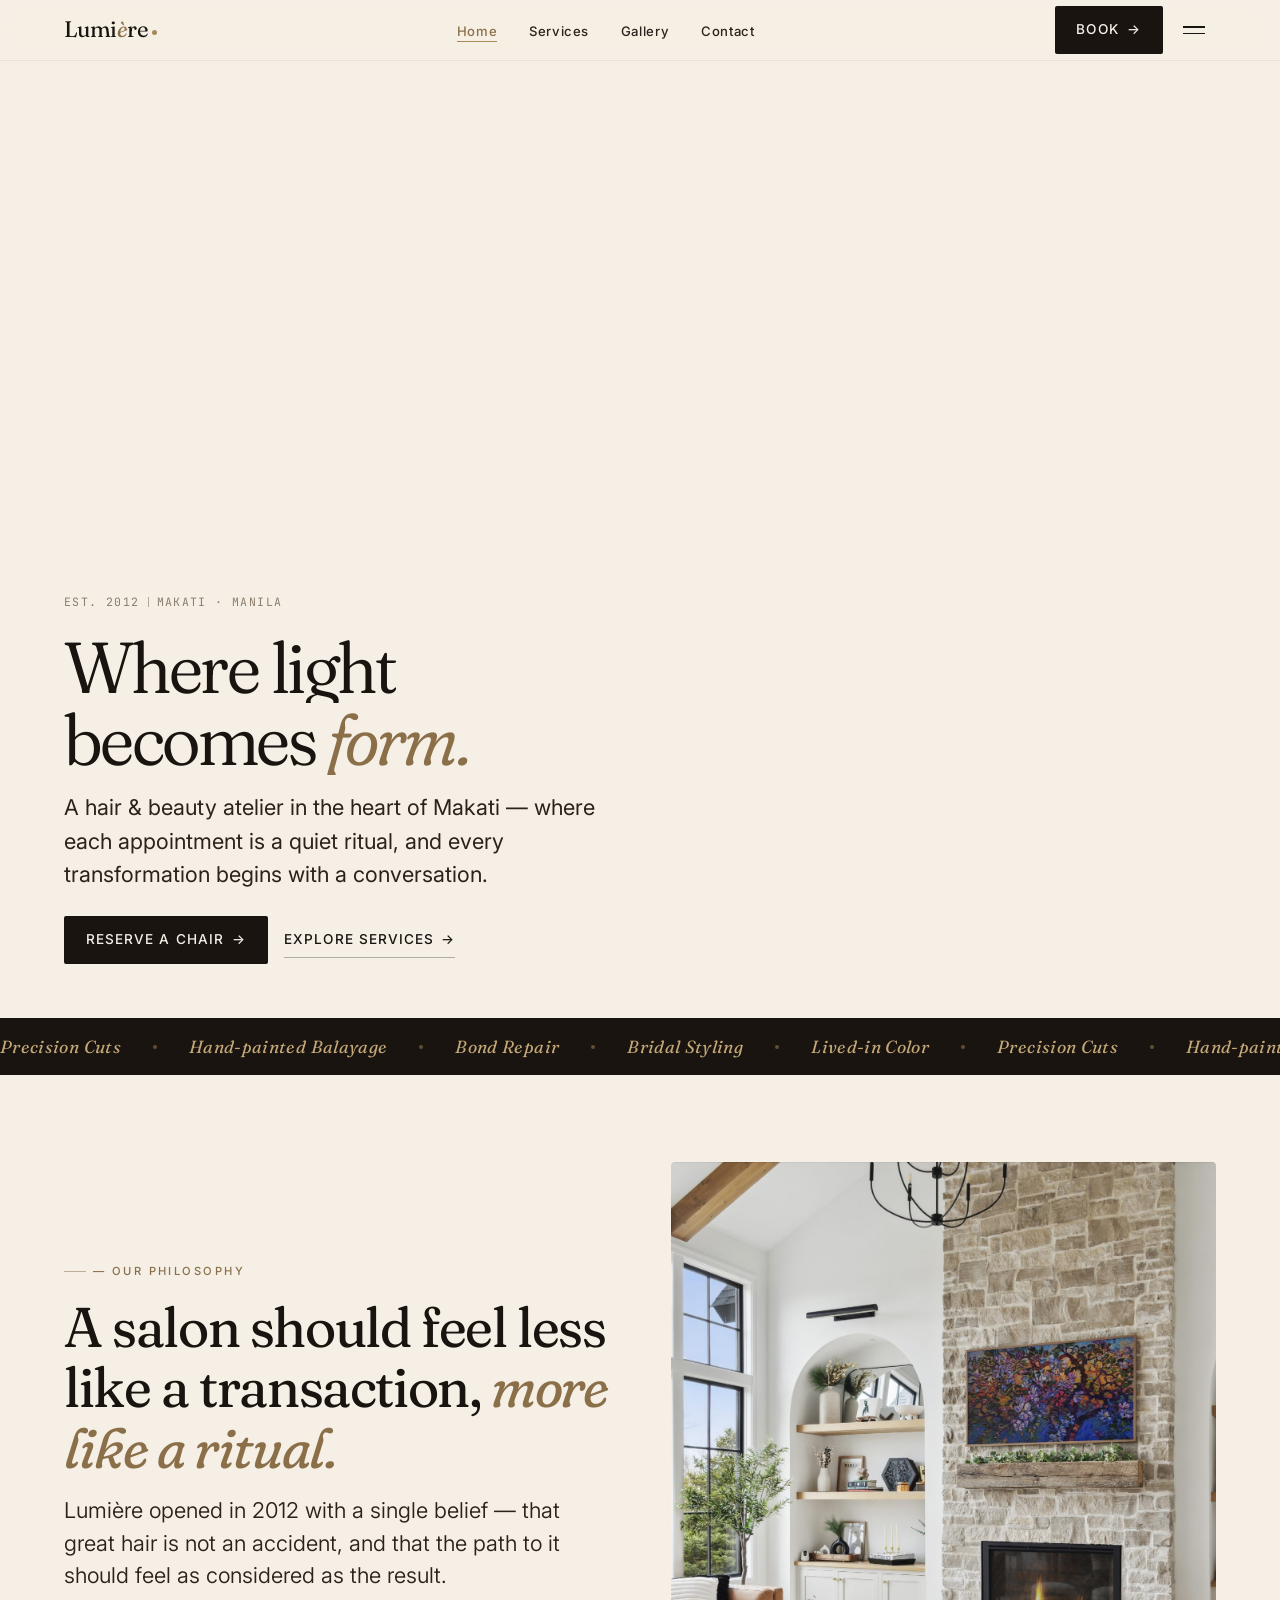
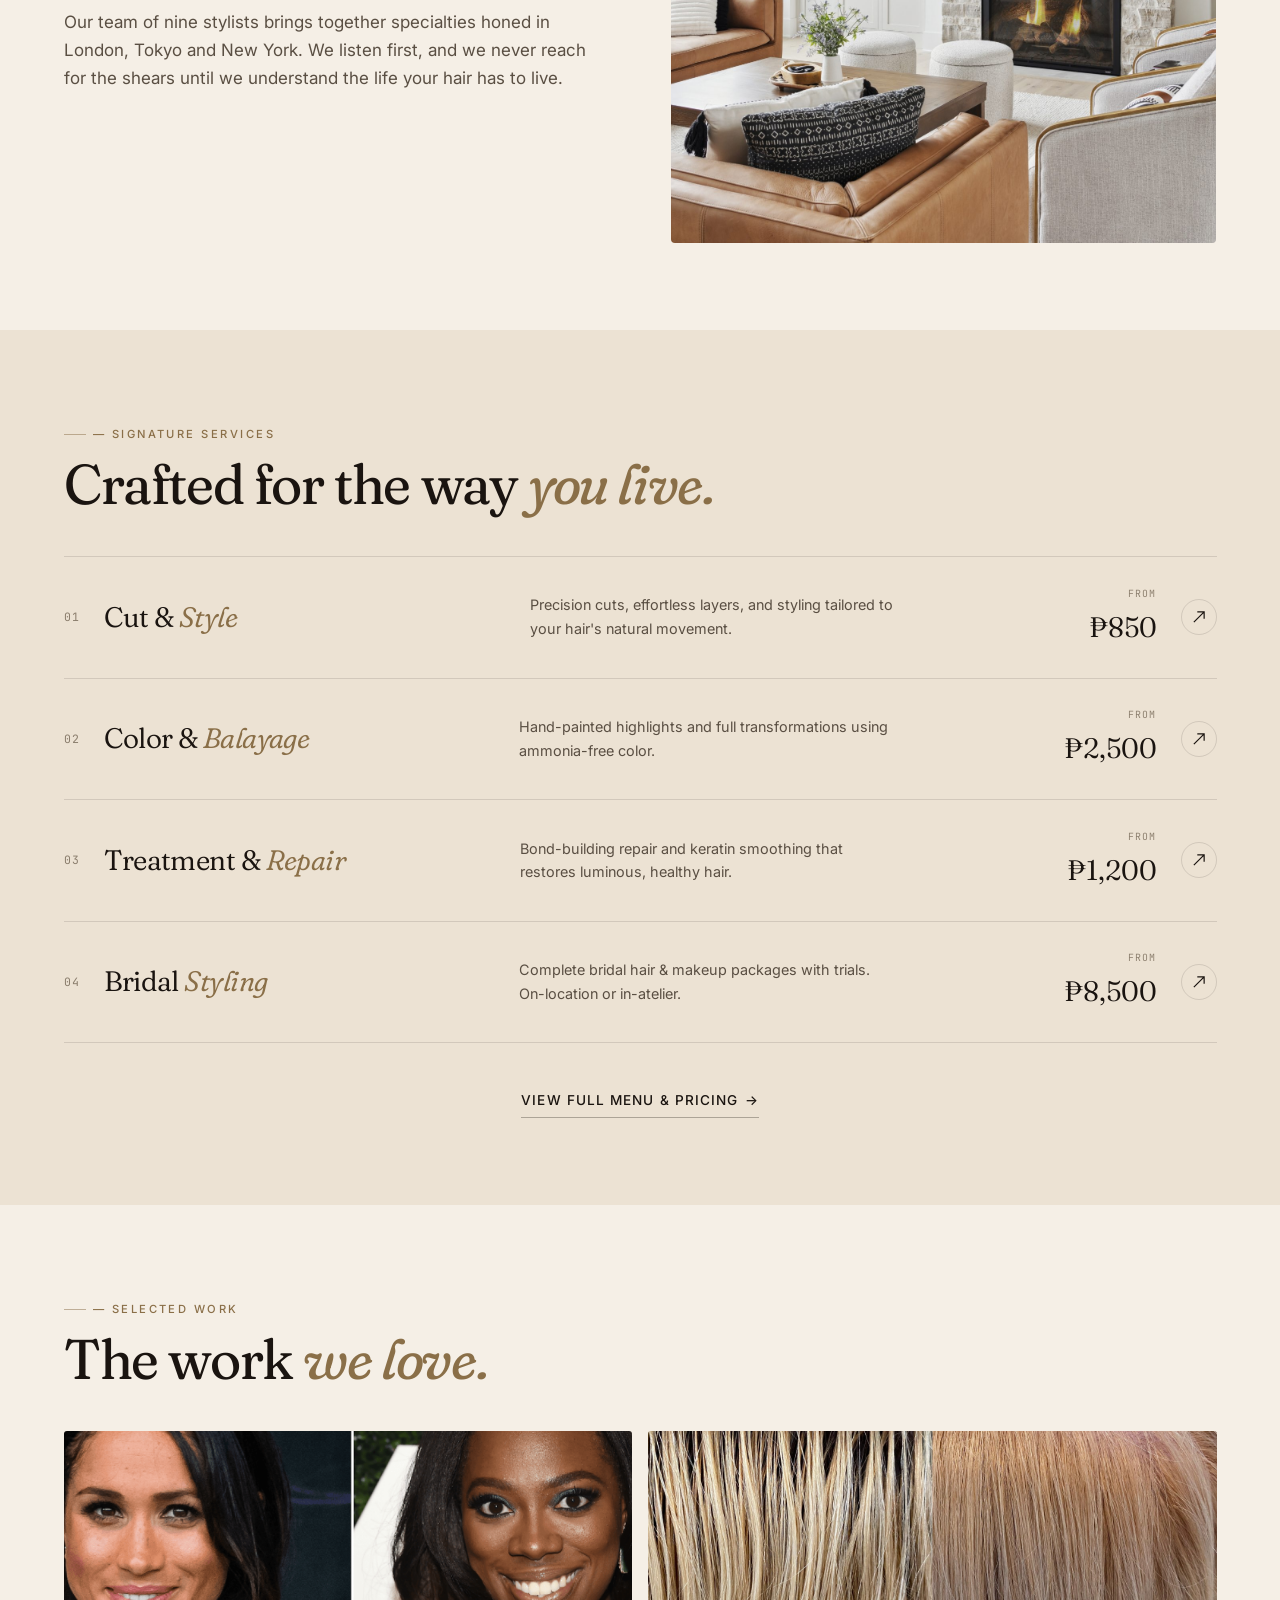
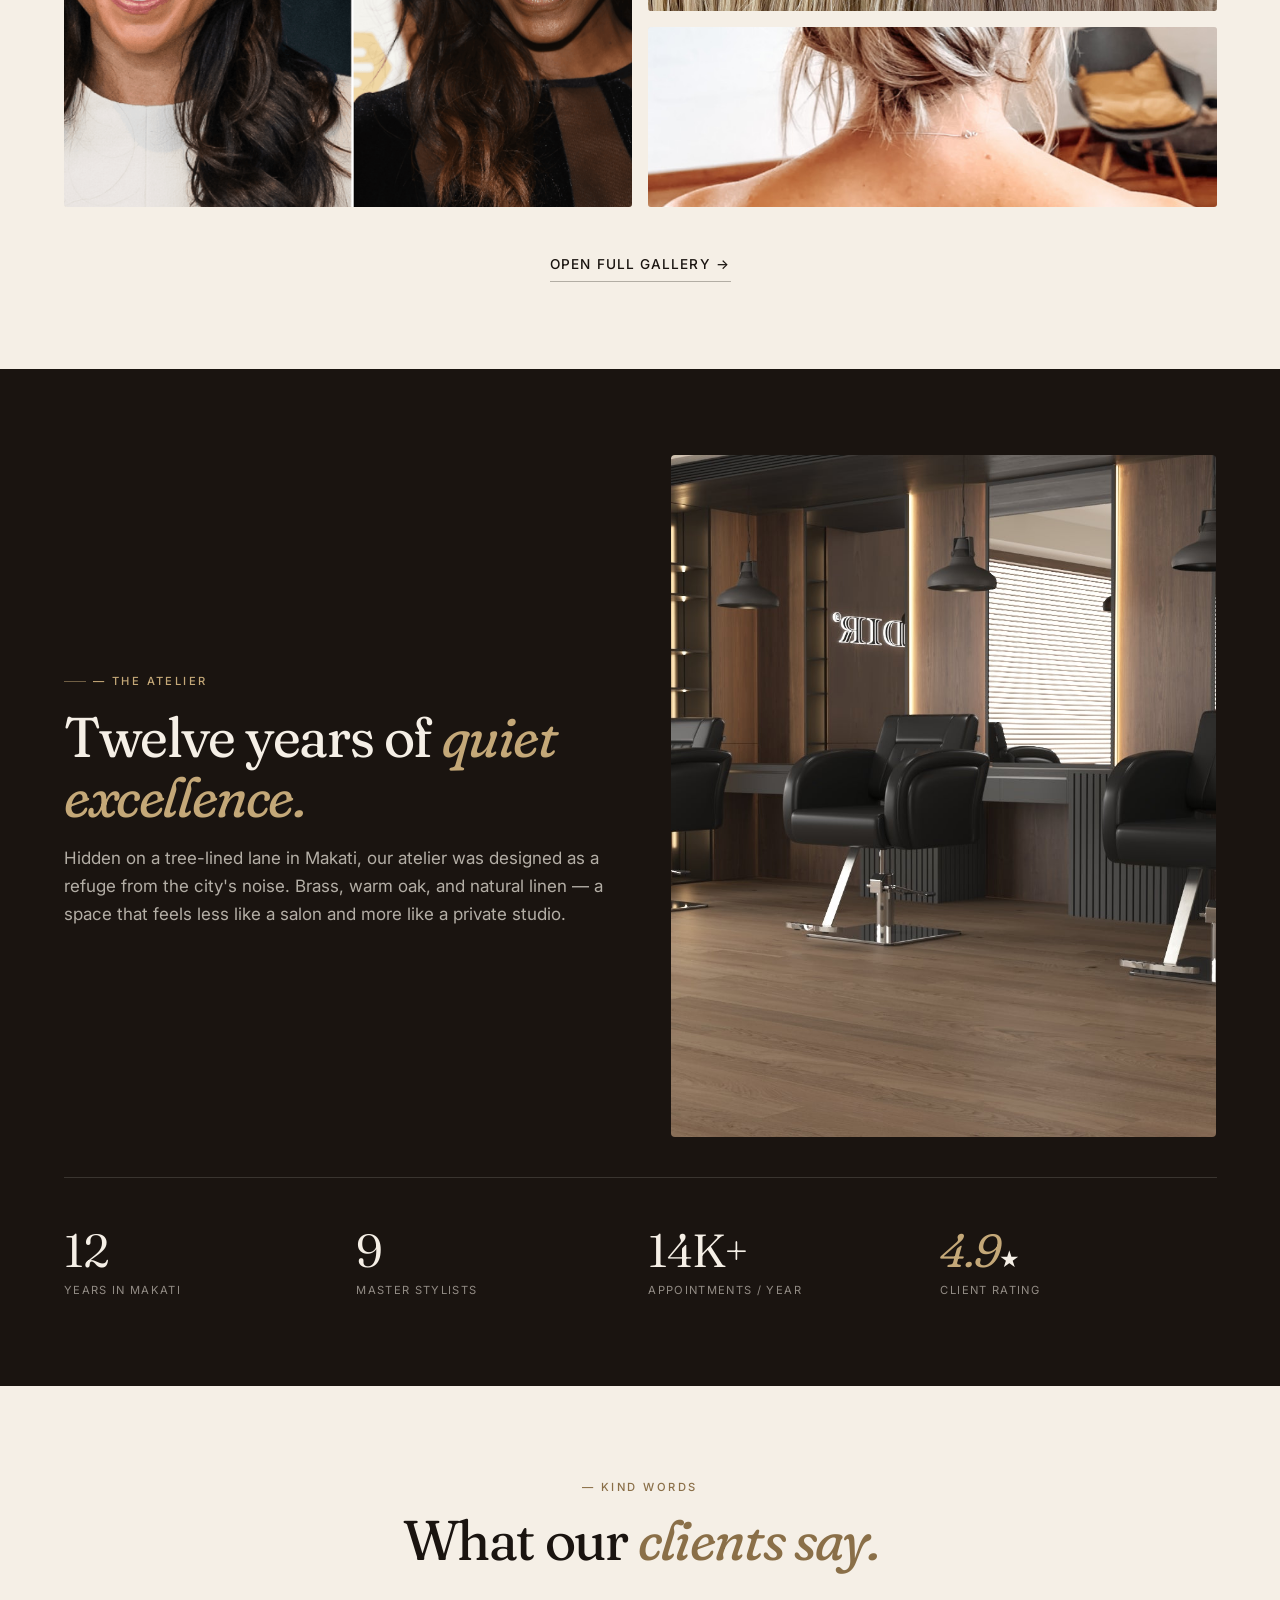
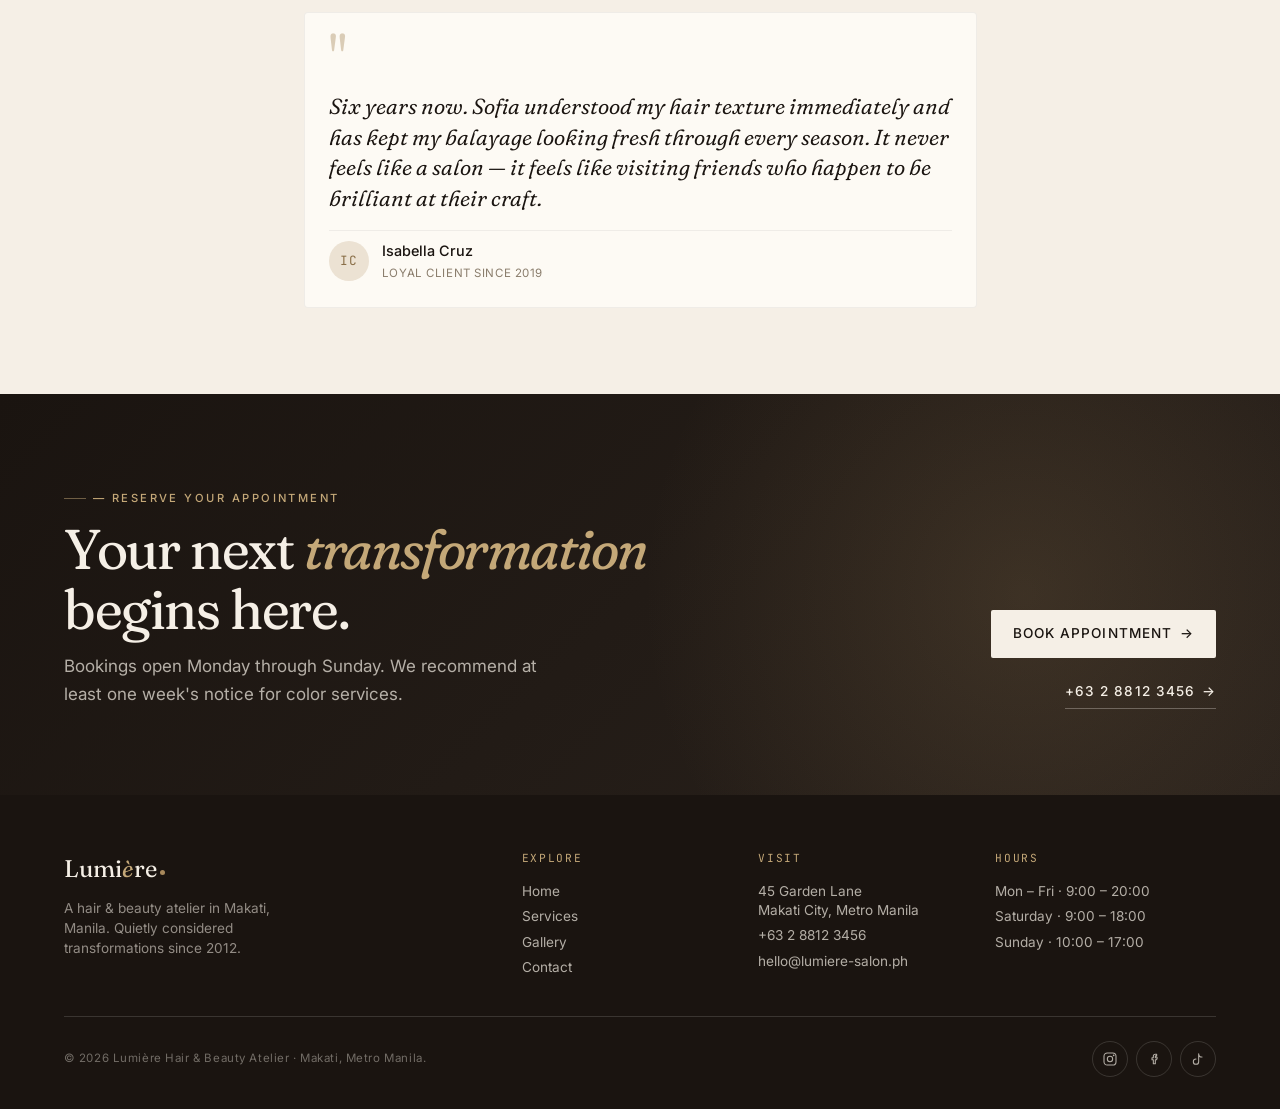
==== index.html @ cd1a5d42 "version 3 mistaken" ====
<!DOCTYPE html>
<html lang="en">
<head>
  <meta charset="UTF-8" />
  <meta name="viewport" content="width=device-width, initial-scale=1.0, viewport-fit=cover" />
  <meta name="theme-color" content="#f5efe6" />

  <title>Lumière — Hair &amp; Beauty Atelier · Makati, Manila</title>
  <meta name="description" content="A hair &amp; beauty atelier in Makati, Manila. Precision cuts, hand-painted balayage, bridal styling and treatments by stylists trained in London, Tokyo and New York." />
  <meta name="keywords" content="hair salon Manila, hair salon Makati, balayage Philippines, bridal hair Manila, luxury salon, Lumiere salon" />

  <meta property="og:type" content="website" />
  <meta property="og:title" content="Lumière — Hair &amp; Beauty Atelier" />
  <meta property="og:description" content="A curated salon experience in Makati, Manila. Where craft meets beauty." />
  <meta property="og:image" content="images/atelier/salon-interior-01.jpg" />
  <meta property="og:locale" content="en_PH" />

  <link rel="canonical" href="index.html" />
  <link rel="icon" type="image/svg+xml" href="favicon/favicon.svg" />

  <link rel="preconnect" href="https://fonts.googleapis.com" />
  <link rel="preconnect" href="https://fonts.gstatic.com" crossorigin />
  <link href="https://fonts.googleapis.com/css2?family=Fraunces:ital,opsz,wght@0,9..144,300..600;1,9..144,300..600&family=Inter:wght@300;400;500;600&family=JetBrains+Mono:wght@400;500&display=swap" rel="stylesheet" />

  <link rel="stylesheet" href="css/style.css" />
  <link rel="preload" as="image" href="images/atelier/salon-interior-01.jpg" />
</head>
<body class="page-home">

  <!-- ===================== NAV ===================== -->
  <nav class="nav" aria-label="Primary">
    <div class="container nav__inner">
      <a href="index.html" class="nav__brand" aria-label="Lumière — Home">
        Lumi<span class="accent">è</span>re<span class="dot"></span>
      </a>

      <ul class="nav__links">
        <li><a class="nav__link active" href="index.html">Home</a></li>
        <li><a class="nav__link" href="services.html">Services</a></li>
        <li><a class="nav__link" href="gallery.html">Gallery</a></li>
        <li><a class="nav__link" href="contact.html">Contact</a></li>
      </ul>

      <div class="nav__actions">
        <a href="contact.html" class="btn btn--primary nav__cta">
          <span>Book</span>
          <span class="arrow" aria-hidden="true">→</span>
        </a>
        <button class="nav__toggle" aria-label="Open menu" aria-expanded="false">
          <span></span>
          <span></span>
        </button>
      </div>
    </div>
  </nav>

  <!-- Mobile drawer -->
  <div class="mobile-panel" aria-hidden="true">
    <div class="mobile-panel__links">
      <a class="mobile-panel__link" href="index.html"><span class="num">01</span> Home</a>
      <a class="mobile-panel__link" href="services.html"><span class="num">02</span> Services</a>
      <a class="mobile-panel__link" href="gallery.html"><span class="num">03</span> Gallery</a>
      <a class="mobile-panel__link" href="contact.html"><span class="num">04</span> Contact</a>
    </div>
    <div class="mobile-panel__footer">
      <span>Makati · Manila</span>
      <span>+63 2 8812 3456</span>
    </div>
  </div>

  <main>
    <!-- ===================== HERO ===================== -->
    <section class="hero">
      <div class="container hero__inner">
        <div class="hero__copy">
          <div class="hero__meta reveal">
            <span>Est. 2012</span>
            <span class="pipe"></span>
            <span>Makati · Manila</span>
          </div>

          <h1 class="hero__title">
            <span class="row"><span class="reveal">Where light</span></span>
            <span class="row"><span class="reveal reveal--delay-1">becomes <em>form.</em></span></span>
          </h1>

          <p class="hero__lede reveal reveal--delay-2">
            A hair &amp; beauty atelier in the heart of Makati — where each
            appointment is a quiet ritual, and every transformation begins
            with a conversation.
          </p>

          <div class="hero__actions reveal reveal--delay-3">
            <a href="contact.html" class="btn btn--primary">
              <span>Reserve a Chair</span>
              <span class="arrow" aria-hidden="true">→</span>
            </a>
            <a href="services.html" class="link-text">
              <span>Explore Services</span>
              <span class="arrow" aria-hidden="true">→</span>
            </a>
          </div>
        </div>

        <div class="hero__media reveal-clip">
          <img
            src="images/atelier/salon-interior-01.jpg"
            alt="The Lumière atelier — warm wood, brass detailing, and styling stations bathed in soft light"
            loading="eager"
            width="1200"
            height="1500"
          />
          <span class="hero__tag">The Atelier · Makati</span>
        </div>
      </div>
    </section>

    <!-- ===================== MARQUEE ===================== -->
    <div class="marquee" aria-hidden="true">
      <div class="marquee__track">
        <span class="marquee__item">Precision Cuts</span><span class="marquee__dot"></span>
        <span class="marquee__item">Hand-painted Balayage</span><span class="marquee__dot"></span>
        <span class="marquee__item">Bond Repair</span><span class="marquee__dot"></span>
        <span class="marquee__item">Bridal Styling</span><span class="marquee__dot"></span>
        <span class="marquee__item">Lived-in Color</span><span class="marquee__dot"></span>
        <span class="marquee__item">Precision Cuts</span><span class="marquee__dot"></span>
        <span class="marquee__item">Hand-painted Balayage</span><span class="marquee__dot"></span>
        <span class="marquee__item">Bond Repair</span><span class="marquee__dot"></span>
        <span class="marquee__item">Bridal Styling</span><span class="marquee__dot"></span>
        <span class="marquee__item">Lived-in Color</span><span class="marquee__dot"></span>
      </div>
    </div>

    <!-- ===================== PHILOSOPHY ===================== -->
    <section class="section">
      <div class="container">
        <div class="split split--reverse">
          <div class="split__media reveal-img">
            <img src="images/atelier/salon-interior-02.jpg" alt="Detail of the Lumière atelier interior" loading="lazy" />
          </div>
          <div class="split__content">
            <span class="eyebrow reveal">— Our Philosophy</span>
            <h2 class="mt-2 reveal reveal--delay-1">
              A salon should feel less like a transaction,
              <span class="serif-italic">more like a ritual.</span>
            </h2>
            <p class="lead mt-2 reveal reveal--delay-2">
              Lumière opened in 2012 with a single belief — that great hair
              is not an accident, and that the path to it should feel as
              considered as the result.
            </p>
            <p class="mt-2 reveal reveal--delay-2">
              Our team of nine stylists brings together specialties honed in
              London, Tokyo and New York. We listen first, and we never reach
              for the shears until we understand the life your hair has to live.
            </p>
            <a href="contact.html" class="link-text link-text--gold mt-3 reveal reveal--delay-3">
              <span>Reserve Your Appointment</span>
              <span class="arrow" aria-hidden="true">→</span>
            </a>
          </div>
        </div>
      </div>
    </section>

    <!-- ===================== SIGNATURE SERVICES ===================== -->
    <section class="section section--cream-deep">
      <div class="container">
        <div class="section-head">
          <span class="eyebrow reveal">— Signature Services</span>
          <h2 class="section-head__title mt-2 reveal reveal--delay-1">
            Crafted for the way
            <em>you live.</em>
          </h2>
        </div>

        <div class="services-list reveal">
          <a href="services.html" class="service-row">
            <span class="service-row__num">01</span>
            <h3 class="service-row__name">Cut &amp; <em>Style</em></h3>
            <p class="service-row__desc">
              Precision cuts, effortless layers, and styling tailored to your hair's natural movement.
            </p>
            <div class="service-row__price">
              <span class="from">From</span>
              ₱850
            </div>
            <span class="service-row__arrow" aria-hidden="true">
              <svg viewBox="0 0 14 14" fill="none" stroke="currentColor" stroke-width="1.4">
                <path d="M1 13 L13 1 M5 1 H13 V9" />
              </svg>
            </span>
          </a>

          <a href="services.html" class="service-row">
            <span class="service-row__num">02</span>
            <h3 class="service-row__name">Color &amp; <em>Balayage</em></h3>
            <p class="service-row__desc">
              Hand-painted highlights and full transformations using ammonia-free color.
            </p>
            <div class="service-row__price">
              <span class="from">From</span>
              ₱2,500
            </div>
            <span class="service-row__arrow" aria-hidden="true">
              <svg viewBox="0 0 14 14" fill="none" stroke="currentColor" stroke-width="1.4">
                <path d="M1 13 L13 1 M5 1 H13 V9" />
              </svg>
            </span>
          </a>

          <a href="services.html" class="service-row">
            <span class="service-row__num">03</span>
            <h3 class="service-row__name">Treatment &amp; <em>Repair</em></h3>
            <p class="service-row__desc">
              Bond-building repair and keratin smoothing that restores luminous, healthy hair.
            </p>
            <div class="service-row__price">
              <span class="from">From</span>
              ₱1,200
            </div>
            <span class="service-row__arrow" aria-hidden="true">
              <svg viewBox="0 0 14 14" fill="none" stroke="currentColor" stroke-width="1.4">
                <path d="M1 13 L13 1 M5 1 H13 V9" />
              </svg>
            </span>
          </a>

          <a href="services.html" class="service-row">
            <span class="service-row__num">04</span>
            <h3 class="service-row__name">Bridal <em>Styling</em></h3>
            <p class="service-row__desc">
              Complete bridal hair &amp; makeup packages with trials. On-location or in-atelier.
            </p>
            <div class="service-row__price">
              <span class="from">From</span>
              ₱8,500
            </div>
            <span class="service-row__arrow" aria-hidden="true">
              <svg viewBox="0 0 14 14" fill="none" stroke="currentColor" stroke-width="1.4">
                <path d="M1 13 L13 1 M5 1 H13 V9" />
              </svg>
            </span>
          </a>
        </div>

        <div class="text-center mt-4 reveal">
          <a href="services.html" class="link-text">
            <span>View Full Menu &amp; Pricing</span>
            <span class="arrow" aria-hidden="true">→</span>
          </a>
        </div>
      </div>
    </section>

    <!-- ===================== FEATURED WORK ===================== -->
    <section class="section">
      <div class="container">
        <div class="section-head">
          <span class="eyebrow reveal">— Selected Work</span>
          <h2 class="section-head__title mt-2 reveal reveal--delay-1">
            The work
            <em>we love.</em>
          </h2>
        </div>

        <div class="collage reveal">
          <a href="gallery.html" class="collage__item collage__item--1 reveal-img">
            <img src="images/gallery/portrait-4.jpg" alt="Editorial portrait of a woman with glossy, healthy brunette hair" loading="lazy" />
          </a>
          <a href="gallery.html" class="collage__item collage__item--2 reveal-img">
            <img src="images/services/color-04.jpg" alt="Hand-painted balayage color application" loading="lazy" />
          </a>
          <a href="gallery.html" class="collage__item collage__item--3 reveal-img">
            <img src="images/services/bridal-02.jpg" alt="Romantic bridal updo with soft makeup" loading="lazy" />
          </a>
        </div>

        <div class="text-center mt-4 reveal">
          <a href="gallery.html" class="link-text">
            <span>Open Full Gallery</span>
            <span class="arrow" aria-hidden="true">→</span>
          </a>
        </div>
      </div>
    </section>

    <!-- ===================== THE ATELIER (dark) ===================== -->
    <section class="section section--dark">
      <div class="container">
        <div class="split">
          <div class="split__content">
            <span class="eyebrow reveal" style="color: var(--gold-soft);">— The Atelier</span>
            <h2 class="mt-2 reveal reveal--delay-1" style="color: var(--cream);">
              Twelve years of
              <span class="serif-italic" style="color: var(--gold-soft);">quiet excellence.</span>
            </h2>
            <p class="mt-2 reveal reveal--delay-2">
              Hidden on a tree-lined lane in Makati, our atelier was designed
              as a refuge from the city's noise. Brass, warm oak, and natural
              linen — a space that feels less like a salon and more like a
              private studio.
            </p>
          </div>
          <div class="split__media reveal-img">
            <img src="images/atelier/salon-dark-01.jpg" alt="Detail of the Lumière atelier interior" loading="lazy" />
          </div>
        </div>

        <div class="stats reveal mt-4">
          <div class="stat">
            <div class="stat__value"><span data-counter="12">0</span></div>
            <div class="stat__label">Years in Makati</div>
          </div>
          <div class="stat">
            <div class="stat__value"><span data-counter="9">0</span></div>
            <div class="stat__label">Master Stylists</div>
          </div>
          <div class="stat">
            <div class="stat__value"><span data-counter="14" data-suffix="K+">0</span></div>
            <div class="stat__label">Appointments / Year</div>
          </div>
          <div class="stat">
            <div class="stat__value"><em>4.9</em><span style="font-size: 0.5em;">★</span></div>
            <div class="stat__label">Client Rating</div>
          </div>
        </div>
      </div>
    </section>

    <!-- ===================== TESTIMONIAL ===================== -->
    <section class="section">
      <div class="container container-narrow">
        <div class="section-head text-center">
          <span class="eyebrow no-line reveal">— Kind Words</span>
          <h2 class="section-head__title mt-2 reveal reveal--delay-1">
            What our
            <em>clients say.</em>
          </h2>
        </div>

        <figure class="testimonial reveal">
          <span class="testimonial__quote-mark" aria-hidden="true">"</span>
          <blockquote class="testimonial__text">
            Six years now. Sofia understood my hair texture immediately and
            has kept my balayage looking fresh through every season. It
            never feels like a salon — it feels like visiting friends who
            happen to be brilliant at their craft.
          </blockquote>
          <figcaption class="testimonial__author">
            <span class="testimonial__avatar">IC</span>
            <span>
              <span class="testimonial__name">Isabella Cruz</span>
              <span class="testimonial__role">Loyal client since 2019</span>
            </span>
          </figcaption>
        </figure>
      </div>
    </section>

    <!-- ===================== CTA BANNER ===================== -->
    <section class="cta-banner">
      <div class="container cta-banner__inner">
        <div class="reveal">
          <span class="eyebrow" style="color: var(--gold-soft);">— Reserve your appointment</span>
          <h2 class="cta-banner__title">
            Your next
            <em>transformation</em>
            begins here.
          </h2>
          <p class="cta-banner__lede">
            Bookings open Monday through Sunday. We recommend at least one
            week's notice for color services.
          </p>
        </div>
        <div class="cta-banner__actions reveal reveal--delay-1">
          <a href="contact.html" class="btn btn--light">
            <span>Book Appointment</span>
            <span class="arrow" aria-hidden="true">→</span>
          </a>
          <a href="tel:+63288123456" class="link-text link-text--light">
            <span>+63 2 8812 3456</span>
            <span class="arrow" aria-hidden="true">→</span>
          </a>
        </div>
      </div>
    </section>
  </main>

  <!-- ===================== FOOTER ===================== -->
  <footer class="footer">
    <div class="container">
      <div class="footer__top">
        <div class="footer__col">
          <div class="footer__brand">
            Lumi<span class="accent">è</span>re<span class="dot"></span>
          </div>
          <p class="footer__tagline">
            A hair &amp; beauty atelier in Makati, Manila. Quietly considered
            transformations since 2012.
          </p>
        </div>

        <div class="footer__col">
          <div class="footer__col-title">Explore</div>
          <ul class="footer__list">
            <li><a href="index.html">Home</a></li>
            <li><a href="services.html">Services</a></li>
            <li><a href="gallery.html">Gallery</a></li>
            <li><a href="contact.html">Contact</a></li>
          </ul>
        </div>

        <div class="footer__col">
          <div class="footer__col-title">Visit</div>
          <ul class="footer__list">
            <li>45 Garden Lane<br>Makati City, Metro Manila</li>
            <li><a href="tel:+63288123456">+63 2 8812 3456</a></li>
            <li><a href="mailto:hello@lumiere-salon.ph">hello@lumiere-salon.ph</a></li>
          </ul>
        </div>

        <div class="footer__col">
          <div class="footer__col-title">Hours</div>
          <ul class="footer__list">
            <li>Mon – Fri · 9:00 – 20:00</li>
            <li>Saturday · 9:00 – 18:00</li>
            <li>Sunday · 10:00 – 17:00</li>
          </ul>
        </div>
      </div>

      <div class="footer__bottom">
        <p class="footer__copy">
          © <span data-year>2025</span> Lumière Hair &amp; Beauty Atelier · Makati, Metro Manila.
        </p>
        <div class="footer__social">
          <a href="#" aria-label="Instagram">
            <svg viewBox="0 0 24 24" fill="none" stroke="currentColor" stroke-width="1.6" stroke-linecap="round" stroke-linejoin="round">
              <rect x="3" y="3" width="18" height="18" rx="5" />
              <circle cx="12" cy="12" r="4" />
              <circle cx="17.5" cy="6.5" r="0.5" fill="currentColor" />
            </svg>
          </a>
          <a href="#" aria-label="Facebook">
            <svg viewBox="0 0 24 24" fill="none" stroke="currentColor" stroke-width="1.6" stroke-linecap="round" stroke-linejoin="round">
              <path d="M14 8h2V5h-2a3 3 0 0 0-3 3v2H9v3h2v6h3v-6h2l1-3h-3V8a1 1 0 0 1 1-1z" />
            </svg>
          </a>
          <a href="#" aria-label="TikTok">
            <svg viewBox="0 0 24 24" fill="none" stroke="currentColor" stroke-width="1.6" stroke-linecap="round" stroke-linejoin="round">
              <path d="M9 12a4 4 0 1 0 4 4V4a5 5 0 0 0 5 5" />
            </svg>
          </a>
        </div>
      </div>
    </div>
  </footer>

  <!-- Sticky mobile CTA -->
  <a href="contact.html" class="sticky-cta">
    <span class="dot"></span>
    <span>Book</span>
  </a>

  <!-- Mobile bottom nav -->
  <nav class="mobile-bottom-nav" aria-label="Mobile">
    <a href="index.html" class="mobile-bottom-nav__item active" aria-label="Home">
      <svg viewBox="0 0 24 24"><path d="M3 11l9-8 9 8v10a2 2 0 0 1-2 2h-4v-7h-6v7H5a2 2 0 0 1-2-2V11z"/></svg>
      <span>Home</span>
    </a>
    <a href="services.html" class="mobile-bottom-nav__item" aria-label="Services">
      <svg viewBox="0 0 24 24"><path d="M4 6h16M4 12h16M4 18h10"/></svg>
      <span>Services</span>
    </a>
    <a href="contact.html" class="mobile-bottom-nav__item mobile-bottom-nav__item--cta" aria-label="Book">
      <svg viewBox="0 0 24 24"><path d="M5 12h14M13 6l6 6-6 6"/></svg>
      <span>Book</span>
    </a>
    <a href="gallery.html" class="mobile-bottom-nav__item" aria-label="Gallery">
      <svg viewBox="0 0 24 24"><rect x="3" y="5" width="18" height="14" rx="2"/><path d="M3 16l5-5 4 4 4-4 5 5"/></svg>
      <span>Gallery</span>
    </a>
    <a href="contact.html" class="mobile-bottom-nav__item" aria-label="Contact">
      <svg viewBox="0 0 24 24"><path d="M4 4h16v16H4z"/><path d="M4 4l8 8 8-8"/></svg>
      <span>Contact</span>
    </a>
  </nav>

  <script src="js/main.js" defer></script>
</body>
</html>
---- css/style.css ----
/* ==========================================================================
   LUMIÈRE — Hair & Beauty Atelier
   Mobile-first, lean, no-framework stylesheet.
   Sections: Tokens → Reset → Base → Layout → Components → Sections → Pages
   ========================================================================== */

/* --------------------------------------------------------------------------
   1. Design Tokens
   -------------------------------------------------------------------------- */
:root {
  /* Color — refined editorial palette */
  --ink: #1a1410;
  --ink-soft: #2a221c;
  --ink-mute: #5a4f43;
  --cream: #f5efe6;
  --cream-deep: #ece2d3;
  --sand: #d8c8b2;
  --stone: #8a7d6c;
  --stone-light: #b5a999;
  --gold: #a8895c;
  --gold-deep: #8a6f48;
  --gold-soft: #c4a878;
  --rose: #c89c8c;
  --white: #fdfaf4;
  --line: rgba(26, 20, 16, 0.12);
  --line-soft: rgba(26, 20, 16, 0.06);
  --line-light: rgba(253, 250, 244, 0.14);

  /* Type */
  --font-display: 'Fraunces', 'Cormorant Garamond', Georgia, serif;
  --font-body: 'Inter', -apple-system, BlinkMacSystemFont, 'Segoe UI', sans-serif;
  --font-mono: 'JetBrains Mono', ui-monospace, monospace;

  /* Fluid type scale — tighter on mobile, scales on big screens */
  --step--1: clamp(0.78rem, 0.76rem + 0.1vw, 0.88rem);
  --step-0: clamp(0.95rem, 0.92rem + 0.18vw, 1.08rem);
  --step-1: clamp(1.15rem, 1.08rem + 0.35vw, 1.4rem);
  --step-2: clamp(1.4rem, 1.28rem + 0.6vw, 1.85rem);
  --step-3: clamp(1.7rem, 1.5rem + 1vw, 2.3rem);
  --step-4: clamp(2rem, 1.7rem + 1.5vw, 2.9rem);
  --step-5: clamp(2.3rem, 1.9rem + 2vw, 3.6rem);
  --step-6: clamp(2.7rem, 2.1rem + 3vw, 4.5rem);

  /* Layout */
  --container: 1200px;
  --container-narrow: 720px;
  --gutter: clamp(1.15rem, 1rem + 0.6vw, 2.5rem);
  --section-y: clamp(3.5rem, 3rem + 3vw, 7rem);
  --section-y-sm: clamp(2.5rem, 2.2rem + 1.5vw, 4rem);

  /* Motion */
  --ease-out: cubic-bezier(0.22, 1, 0.36, 1);
  --ease-soft: cubic-bezier(0.4, 0, 0.2, 1);
  --dur-fast: 0.25s;
  --dur: 0.45s;
  --dur-slow: 0.7s;

  /* Z-index */
  --z-nav: 100;
  --z-overlay: 200;
  --z-modal: 300;
  --z-toast: 400;

  /* Safe area for iOS notch */
  --safe-bottom: env(safe-area-inset-bottom, 0px);
  --safe-top: env(safe-area-inset-top, 0px);
}

/* --------------------------------------------------------------------------
   2. Reset & Base
   -------------------------------------------------------------------------- */
*, *::before, *::after {
  box-sizing: border-box;
  margin: 0;
  padding: 0;
}

html {
  -webkit-text-size-adjust: 100%;
  -webkit-font-smoothing: antialiased;
  -moz-osx-font-smoothing: grayscale;
  text-rendering: optimizeLegibility;
  scroll-behavior: smooth;
}

body {
  font-family: var(--font-body);
  font-size: var(--step-0);
  font-weight: 400;
  line-height: 1.6;
  color: var(--ink);
  background: var(--cream);
  overflow-x: hidden;
  min-height: 100vh;
}

img, picture, svg, video {
  display: block;
  max-width: 100%;
  height: auto;
}

a { color: inherit; text-decoration: none; }
button, input, textarea, select { font: inherit; color: inherit; background: none; border: none; }
ul, ol { list-style: none; }

::selection { background: var(--gold); color: var(--cream); }

/* No custom scrollbar on touch */
@media (hover: hover) and (pointer: fine) {
  ::-webkit-scrollbar { width: 8px; }
  ::-webkit-scrollbar-track { background: var(--cream-deep); }
  ::-webkit-scrollbar-thumb { background: var(--stone-light); border-radius: 4px; }
  ::-webkit-scrollbar-thumb:hover { background: var(--gold); }
}

/* --------------------------------------------------------------------------
   3. Typography
   -------------------------------------------------------------------------- */
h1, h2, h3, h4 {
  font-family: var(--font-display);
  font-weight: 400;
  line-height: 1.08;
  letter-spacing: -0.02em;
  font-optical-sizing: auto;
  font-variation-settings: 'SOFT' 50, 'WONK' 0;
}

h1 {
  font-size: var(--step-6);
  line-height: 1;
  letter-spacing: -0.035em;
  font-weight: 350;
}

h2 { font-size: var(--step-5); letter-spacing: -0.025em; }
h3 { font-size: var(--step-3); letter-spacing: -0.02em; }
h4 { font-size: var(--step-2); }

p {
  font-size: var(--step-0);
  color: var(--ink-mute);
  line-height: 1.65;
}

em, .italic {
  font-style: italic;
  font-variation-settings: 'SOFT' 100, 'WONK' 1;
  color: var(--gold-deep);
}

.lead {
  font-size: var(--step-1);
  line-height: 1.5;
  color: var(--ink-soft);
  font-weight: 350;
}

.eyebrow {
  font-family: var(--font-body);
  font-size: 0.7rem;
  font-weight: 500;
  letter-spacing: 0.22em;
  text-transform: uppercase;
  color: var(--gold-deep);
  display: inline-flex;
  align-items: center;
  gap: 0.6em;
}
.eyebrow::before {
  content: '';
  width: 22px;
  height: 1px;
  background: currentColor;
  opacity: 0.5;
}
.eyebrow.no-line::before { display: none; }

.serif-italic {
  font-family: var(--font-display);
  font-style: italic;
  font-variation-settings: 'SOFT' 100, 'WONK' 1;
  color: var(--gold-deep);
}

.text-center { text-align: center; }
.text-right { text-align: right; }

/* --------------------------------------------------------------------------
   4. Layout
   -------------------------------------------------------------------------- */
.container {
  width: 100%;
  max-width: var(--container);
  margin: 0 auto;
  padding-left: var(--gutter);
  padding-right: var(--gutter);
}

.container-narrow { max-width: var(--container-narrow); }

.section { padding-block: var(--section-y); }
.section--sm { padding-block: var(--section-y-sm); }
.section--cream-deep { background: var(--cream-deep); }
.section--dark { background: var(--ink); color: var(--cream); }
.section--dark p { color: rgba(245, 239, 230, 0.7); }

.mt-1 { margin-top: 0.5rem; }
.mt-2 { margin-top: 1rem; }
.mt-3 { margin-top: 1.5rem; }
.mt-4 { margin-top: 2.5rem; }

.section-head { margin-bottom: clamp(1.75rem, 1.4rem + 1.5vw, 3rem); }
.section-head__title { margin-top: 0.65rem; }
.section-head__lede {
  margin-top: 0.75rem;
  max-width: 52ch;
  color: var(--ink-mute);
}

/* Split layout — single column on mobile, two-col on tablet+ */
.split {
  display: grid;
  gap: clamp(1.5rem, 1.2rem + 1.5vw, 3rem);
  align-items: center;
}
@media (min-width: 768px) {
  .split { grid-template-columns: 1fr 1fr; gap: clamp(2rem, 1.5rem + 3vw, 4.5rem); }
  .split--reverse .split__media { order: 2; }
}

.split__media img {
  width: 100%;
  aspect-ratio: 4 / 5;
  object-fit: cover;
  border-radius: 4px;
}

/* --------------------------------------------------------------------------
   5. Components
   -------------------------------------------------------------------------- */

/* Buttons — touch-friendly (min 44px height) */
.btn {
  display: inline-flex;
  align-items: center;
  justify-content: center;
  gap: 0.6em;
  min-height: 48px;
  padding: 0.85em 1.6em;
  font-family: var(--font-body);
  font-size: 0.85rem;
  font-weight: 500;
  letter-spacing: 0.08em;
  text-transform: uppercase;
  border-radius: 2px;
  cursor: pointer;
  transition: background var(--dur-fast) var(--ease-out),
              color var(--dur-fast) var(--ease-out),
              border-color var(--dur-fast) var(--ease-out),
              transform var(--dur-fast) var(--ease-out);
  -webkit-tap-highlight-color: transparent;
}
.btn .arrow { transition: transform var(--dur-fast) var(--ease-out); }
.btn:active .arrow { transform: translateX(4px); }

.btn--primary {
  background: var(--ink);
  color: var(--cream);
}
.btn--primary:active { background: var(--gold-deep); transform: scale(0.98); }

.btn--light {
  background: var(--cream);
  color: var(--ink);
}
.btn--light:active { background: var(--gold-soft); transform: scale(0.98); }

.btn--ghost {
  background: transparent;
  color: var(--ink);
  border: 1px solid var(--line);
}
.btn--ghost:active { border-color: var(--gold); color: var(--gold-deep); }

/* Link text with arrow */
.link-text {
  display: inline-flex;
  align-items: center;
  gap: 0.5em;
  font-size: 0.85rem;
  font-weight: 500;
  letter-spacing: 0.08em;
  text-transform: uppercase;
  color: var(--ink);
  padding: 0.5em 0;
  position: relative;
  -webkit-tap-highlight-color: transparent;
}
.link-text::after {
  content: '';
  position: absolute;
  bottom: 0; left: 0;
  width: 100%; height: 1px;
  background: currentColor;
  opacity: 0.3;
  transform-origin: right;
  transform: scaleX(1);
  transition: transform var(--dur) var(--ease-out);
}
.link-text:active::after { transform-origin: left; transform: scaleX(1); }
.link-text .arrow { transition: transform var(--dur-fast) var(--ease-out); }
.link-text:active .arrow { transform: translateX(4px); }

.link-text--light { color: var(--cream); }
.link-text--gold { color: var(--gold-deep); }

/* Tags / chips */
.tag {
  display: inline-block;
  padding: 0.3em 0.8em;
  font-size: 0.7rem;
  font-weight: 500;
  letter-spacing: 0.15em;
  text-transform: uppercase;
  color: var(--gold-deep);
  background: rgba(168, 137, 92, 0.08);
  border-radius: 100px;
}

/* --------------------------------------------------------------------------
   6. Navigation
   -------------------------------------------------------------------------- */
.nav {
  position: fixed;
  top: 0; left: 0; right: 0;
  z-index: var(--z-nav);
  background: rgba(245, 239, 230, 0.85);
  backdrop-filter: saturate(180%) blur(14px);
  -webkit-backdrop-filter: saturate(180%) blur(14px);
  border-bottom: 1px solid var(--line-soft);
  transition: background var(--dur) var(--ease-soft),
              border-color var(--dur) var(--ease-soft);
}
.nav.scrolled {
  background: rgba(245, 239, 230, 0.96);
  border-bottom-color: var(--line);
}
.nav__inner {
  display: flex;
  align-items: center;
  justify-content: space-between;
  height: 60px;
  gap: 1rem;
}
.nav__brand {
  font-family: var(--font-display);
  font-size: 1.4rem;
  font-weight: 400;
  letter-spacing: -0.02em;
  color: var(--ink);
  position: relative;
  display: inline-flex;
  align-items: baseline;
}
.nav__brand .accent {
  font-style: italic;
  color: var(--gold-deep);
}
.nav__brand .dot {
  display: inline-block;
  width: 5px; height: 5px;
  border-radius: 50%;
  background: var(--gold);
  margin-left: 3px;
  transform: translateY(-2px);
}

.nav__links {
  display: none;
  gap: 0.5rem;
  align-items: center;
}
@media (min-width: 880px) {
  .nav__links { display: flex; }
}
.nav__link {
  position: relative;
  padding: 0.5em 0.9em;
  font-size: 0.82rem;
  font-weight: 500;
  letter-spacing: 0.05em;
  color: var(--ink-soft);
  border-radius: 2px;
  transition: color var(--dur-fast) var(--ease-out);
}
.nav__link::after {
  content: '';
  position: absolute;
  bottom: 0.2em; left: 0.9em; right: 0.9em;
  height: 1px;
  background: var(--gold);
  transform: scaleX(0);
  transform-origin: left;
  transition: transform var(--dur-fast) var(--ease-out);
}
.nav__link:hover { color: var(--ink); }
.nav__link:hover::after,
.nav__link.active::after { transform: scaleX(1); }
.nav__link.active { color: var(--gold-deep); }

.nav__actions {
  display: flex;
  align-items: center;
  gap: 0.6rem;
}
.nav__cta {
  display: none;
}
@media (min-width: 880px) {
  .nav__cta { display: inline-flex; }
}

/* Hamburger */
.nav__toggle {
  display: inline-flex;
  flex-direction: column;
  justify-content: center;
  align-items: center;
  width: 44px;
  height: 44px;
  gap: 5px;
  cursor: pointer;
  -webkit-tap-highlight-color: transparent;
}
.nav__toggle span {
  display: block;
  width: 22px;
  height: 1.5px;
  background: var(--ink);
  transition: transform var(--dur-fast) var(--ease-out),
              opacity var(--dur-fast) var(--ease-out);
}
.nav__toggle.active span:nth-child(1) { transform: translateY(6.5px) rotate(45deg); }
.nav__toggle.active span:nth-child(2) { transform: translateY(-6.5px) rotate(-45deg); }

/* Mobile panel — full-screen drawer */
.mobile-panel {
  position: fixed;
  inset: 0;
  z-index: var(--z-overlay);
  background: var(--ink);
  color: var(--cream);
  display: flex;
  flex-direction: column;
  justify-content: space-between;
  padding: calc(60px + var(--safe-top) + 1.5rem) var(--gutter) calc(2rem + var(--safe-bottom));
  opacity: 0;
  visibility: hidden;
  transform: translateY(-10px);
  transition: opacity var(--dur) var(--ease-out),
              visibility var(--dur) var(--ease-out),
              transform var(--dur) var(--ease-out);
}
.mobile-panel.open {
  opacity: 1;
  visibility: visible;
  transform: translateY(0);
}
.mobile-panel__links {
  display: flex;
  flex-direction: column;
  gap: 0.5rem;
  flex: 1;
  justify-content: center;
}
.mobile-panel__link {
  display: flex;
  align-items: baseline;
  gap: 1rem;
  font-family: var(--font-display);
  font-size: clamp(2rem, 8vw, 3rem);
  font-weight: 350;
  line-height: 1.15;
  color: var(--cream);
  padding: 0.3em 0;
  border-bottom: 1px solid var(--line-light);
  transition: color var(--dur-fast) var(--ease-out),
              padding-left var(--dur-fast) var(--ease-out);
}
.mobile-panel__link .num {
  font-family: var(--font-mono);
  font-size: 0.7rem;
  letter-spacing: 0.1em;
  color: var(--gold-soft);
  font-weight: 400;
}
.mobile-panel__link:active {
  color: var(--gold-soft);
  padding-left: 0.5rem;
}
.mobile-panel__footer {
  display: flex;
  justify-content: space-between;
  font-size: 0.75rem;
  letter-spacing: 0.1em;
  text-transform: uppercase;
  color: rgba(245, 239, 230, 0.55);
  padding-top: 1.5rem;
  border-top: 1px solid var(--line-light);
}
@media (min-width: 880px) {
  .mobile-panel { display: none; }
}

/* Sticky bottom mobile nav — quick access */
.mobile-bottom-nav {
  position: fixed;
  bottom: 0; left: 0; right: 0;
  z-index: var(--z-nav);
  display: flex;
  align-items: center;
  justify-content: space-around;
  background: rgba(26, 20, 16, 0.96);
  backdrop-filter: blur(10px);
  -webkit-backdrop-filter: blur(10px);
  padding: 0.5rem env(safe-area-inset-right, 0px) 0.5rem env(safe-area-inset-left, 0px);
  padding-bottom: calc(0.5rem + var(--safe-bottom));
  border-top: 1px solid rgba(168, 137, 92, 0.2);
}
.mobile-bottom-nav__item {
  display: flex;
  flex-direction: column;
  align-items: center;
  gap: 2px;
  padding: 0.4rem 0.8rem;
  color: rgba(245, 239, 230, 0.6);
  font-size: 0.65rem;
  letter-spacing: 0.05em;
  text-transform: uppercase;
  transition: color var(--dur-fast) var(--ease-out);
  -webkit-tap-highlight-color: transparent;
}
.mobile-bottom-nav__item svg {
  width: 20px; height: 20px;
  stroke: currentColor;
  fill: none;
  stroke-width: 1.5;
  stroke-linecap: round;
  stroke-linejoin: round;
}
.mobile-bottom-nav__item.active { color: var(--gold-soft); }
.mobile-bottom-nav__item--cta {
  background: var(--gold);
  color: var(--ink);
  border-radius: 100px;
  padding: 0.55rem 1.1rem;
  font-weight: 500;
  flex-direction: row;
  gap: 0.4em;
}
.mobile-bottom-nav__item--cta svg { width: 16px; height: 16px; stroke-width: 2; }
@media (min-width: 880px) {
  .mobile-bottom-nav { display: none; }
}

/* Body padding to offset bottom nav on mobile */
body { padding-bottom: calc(60px + var(--safe-bottom)); }
@media (min-width: 880px) {
  body { padding-bottom: 0; }
}

/* --------------------------------------------------------------------------
   7. Hero
   -------------------------------------------------------------------------- */
.hero {
  padding-top: calc(60px + var(--safe-top) + clamp(2rem, 1rem + 4vw, 4rem));
  padding-bottom: var(--section-y-sm);
  position: relative;
}
.hero__inner {
  display: grid;
  gap: clamp(1.5rem, 1.2rem + 1.5vw, 2.5rem);
}
@media (min-width: 900px) {
  .hero__inner {
    grid-template-columns: 1.05fr 1fr;
    align-items: end;
    gap: clamp(2rem, 1.5rem + 3vw, 4rem);
    min-height: calc(100vh - 60px);
  }
}

.hero__meta {
  display: flex;
  align-items: center;
  flex-wrap: wrap;
  gap: 0.7em;
  font-family: var(--font-mono);
  font-size: 0.72rem;
  letter-spacing: 0.12em;
  text-transform: uppercase;
  color: var(--stone);
  margin-bottom: 1.2rem;
}
.hero__meta .pipe {
  width: 1px; height: 10px;
  background: var(--stone-light);
}

.hero__title {
  margin-bottom: 1rem;
}
.hero__title .row {
  display: block;
  overflow: hidden;
}
.hero__title .row > span {
  display: block;
  will-change: transform;
}

.hero__lede {
  max-width: 38ch;
  margin-bottom: 1.5rem;
  font-size: var(--step-1);
  line-height: 1.55;
  color: var(--ink-soft);
}

.hero__actions {
  display: flex;
  flex-wrap: wrap;
  align-items: center;
  gap: 1rem;
}

.hero__media {
  position: relative;
  overflow: hidden;
  border-radius: 4px;
  aspect-ratio: 3 / 4;
}
@media (min-width: 900px) {
  .hero__media { aspect-ratio: 4 / 5; max-height: 78vh; }
}
.hero__media img {
  width: 100%; height: 100%;
  object-fit: cover;
  transform: scale(1.04);
  transition: transform 1.2s var(--ease-out);
}
.hero__media.is-in img { transform: scale(1); }
.hero__tag {
  position: absolute;
  bottom: 0.8rem; left: 0.8rem;
  padding: 0.4em 0.8em;
  background: rgba(245, 239, 230, 0.92);
  backdrop-filter: blur(8px);
  -webkit-backdrop-filter: blur(8px);
  font-family: var(--font-mono);
  font-size: 0.65rem;
  letter-spacing: 0.15em;
  text-transform: uppercase;
  color: var(--ink);
  border-radius: 2px;
}

/* --------------------------------------------------------------------------
   8. Marquee
   -------------------------------------------------------------------------- */
.marquee {
  background: var(--ink);
  color: var(--cream);
  padding: 0.9rem 0;
  overflow: hidden;
  white-space: nowrap;
}
.marquee__track {
  display: inline-flex;
  align-items: center;
  gap: 2rem;
  animation: marquee 30s linear infinite;
  will-change: transform;
}
@media (prefers-reduced-motion: reduce) {
  .marquee__track { animation: none; }
}
.marquee__item {
  font-family: var(--font-display);
  font-style: italic;
  font-size: 1.1rem;
  color: var(--gold-soft);
  letter-spacing: 0.02em;
}
.marquee__dot {
  display: inline-block;
  width: 4px; height: 4px;
  border-radius: 50%;
  background: var(--gold);
  opacity: 0.5;
}
@keyframes marquee {
  from { transform: translateX(0); }
  to { transform: translateX(-50%); }
}

/* --------------------------------------------------------------------------
   9. Services List
   -------------------------------------------------------------------------- */
.services-list {
  display: flex;
  flex-direction: column;
  border-top: 1px solid var(--line);
}
.service-row {
  display: grid;
  grid-template-columns: auto 1fr auto;
  align-items: center;
  gap: 1rem;
  padding: 1.4rem 0;
  border-bottom: 1px solid var(--line);
  position: relative;
  transition: padding-left var(--dur) var(--ease-out);
  -webkit-tap-highlight-color: transparent;
}
@media (min-width: 768px) {
  .service-row {
    grid-template-columns: auto 1.5fr 2fr auto auto;
    gap: 1.5rem;
    padding: 1.8rem 0;
  }
}
.service-row:active {
  padding-left: 0.5rem;
}
.service-row__num {
  font-family: var(--font-mono);
  font-size: 0.72rem;
  color: var(--stone);
  letter-spacing: 0.1em;
}
.service-row__name {
  font-family: var(--font-display);
  font-size: var(--step-2);
  font-weight: 350;
  line-height: 1.1;
  letter-spacing: -0.02em;
}
.service-row__name em {
  color: var(--gold-deep);
  font-style: italic;
}
.service-row__desc {
  display: none;
  font-size: 0.9rem;
  color: var(--ink-mute);
  max-width: 42ch;
}
@media (min-width: 768px) {
  .service-row__desc { display: block; }
}
.service-row__price {
  font-family: var(--font-display);
  font-size: var(--step-2);
  font-weight: 350;
  color: var(--ink);
  text-align: right;
  white-space: nowrap;
}
.service-row__price .from {
  display: block;
  font-family: var(--font-mono);
  font-size: 0.62rem;
  letter-spacing: 0.12em;
  text-transform: uppercase;
  color: var(--stone);
  margin-bottom: 2px;
}
.service-row__arrow {
  display: inline-flex;
  width: 36px; height: 36px;
  align-items: center;
  justify-content: center;
  border-radius: 50%;
  border: 1px solid var(--line);
  transition: background var(--dur-fast) var(--ease-out),
              border-color var(--dur-fast) var(--ease-out),
              color var(--dur-fast) var(--ease-out);
}
.service-row__arrow svg {
  width: 12px; height: 12px;
}
.service-row:active .service-row__arrow {
  background: var(--ink);
  color: var(--cream);
  border-color: var(--ink);
}

/* Service cards (services page) */
.service-cards {
  display: grid;
  gap: 1rem;
  grid-template-columns: 1fr;
}
@media (min-width: 640px) {
  .service-cards { grid-template-columns: repeat(2, 1fr); }
}
@media (min-width: 1024px) {
  .service-cards { grid-template-columns: repeat(2, 1fr); gap: 1.5rem; }
}
.service-card {
  display: flex;
  flex-direction: column;
  background: var(--white);
  border: 1px solid var(--line-soft);
  border-radius: 4px;
  overflow: hidden;
  transition: transform var(--dur) var(--ease-out),
              box-shadow var(--dur) var(--ease-out);
}
.service-card:active {
  transform: translateY(-2px);
  box-shadow: 0 12px 32px -16px rgba(26, 20, 16, 0.25);
}
.service-card__media {
  aspect-ratio: 4 / 3;
  overflow: hidden;
  position: relative;
}
.service-card__media img {
  width: 100%; height: 100%;
  object-fit: cover;
  transition: transform 0.6s var(--ease-out);
}
.service-card:active .service-card__media img { transform: scale(1.04); }
.service-card__body {
  padding: 1.25rem;
  display: flex;
  flex-direction: column;
  gap: 0.6rem;
  flex: 1;
}
.service-card__head {
  display: flex;
  justify-content: space-between;
  align-items: baseline;
  gap: 1rem;
}
.service-card__title {
  font-family: var(--font-display);
  font-size: var(--step-2);
  font-weight: 350;
  letter-spacing: -0.02em;
}
.service-card__title em { color: var(--gold-deep); font-style: italic; }
.service-card__price {
  font-family: var(--font-display);
  font-size: 1.1rem;
  color: var(--gold-deep);
  white-space: nowrap;
}
.service-card__desc {
  font-size: 0.9rem;
  color: var(--ink-mute);
  line-height: 1.55;
  flex: 1;
}
.service-card__list {
  display: flex;
  flex-wrap: wrap;
  gap: 0.4rem 0.8rem;
  margin-top: 0.5rem;
  padding-top: 0.8rem;
  border-top: 1px solid var(--line-soft);
}
.service-card__list li {
  font-family: var(--font-mono);
  font-size: 0.7rem;
  letter-spacing: 0.05em;
  color: var(--ink-mute);
}
.service-card__list li::before {
  content: '·';
  margin-right: 0.4em;
  color: var(--gold);
}

/* --------------------------------------------------------------------------
   10. Gallery / Collage
   -------------------------------------------------------------------------- */
.collage {
  display: grid;
  grid-template-columns: repeat(2, 1fr);
  gap: 0.6rem;
}
@media (min-width: 768px) {
  .collage {
    grid-template-columns: repeat(6, 1fr);
    gap: 1rem;
    grid-auto-rows: 180px;
  }
}
.collage__item {
  position: relative;
  overflow: hidden;
  border-radius: 3px;
  aspect-ratio: 3 / 4;
  background: var(--cream-deep);
}
@media (min-width: 768px) {
  .collage__item { aspect-ratio: auto; }
  .collage__item--1 { grid-column: span 3; grid-row: span 2; }
  .collage__item--2 { grid-column: span 3; grid-row: span 1; }
  .collage__item--3 { grid-column: span 3; grid-row: span 1; }
}
.collage__item img {
  width: 100%; height: 100%;
  object-fit: cover;
  transition: transform 0.6s var(--ease-out);
}
.collage__item:active img { transform: scale(1.05); }

/* Gallery grid (gallery page) */
.gallery-grid {
  display: grid;
  grid-template-columns: repeat(2, 1fr);
  gap: 0.5rem;
}
@media (min-width: 640px) {
  .gallery-grid { grid-template-columns: repeat(3, 1fr); gap: 0.8rem; }
}
@media (min-width: 1024px) {
  .gallery-grid { grid-template-columns: repeat(4, 1fr); gap: 1rem; }
}
.gallery-item {
  position: relative;
  overflow: hidden;
  border-radius: 3px;
  aspect-ratio: 3 / 4;
  background: var(--cream-deep);
  cursor: pointer;
  -webkit-tap-highlight-color: transparent;
}
.gallery-item img {
  width: 100%; height: 100%;
  object-fit: cover;
  transition: transform 0.6s var(--ease-out);
}
.gallery-item:active img { transform: scale(1.04); }
.gallery-item__caption {
  position: absolute;
  inset: auto 0 0 0;
  padding: 0.7rem 0.9rem;
  background: linear-gradient(to top, rgba(26,20,16,0.85), transparent);
  color: var(--cream);
  font-family: var(--font-mono);
  font-size: 0.7rem;
  letter-spacing: 0.08em;
  text-transform: uppercase;
  opacity: 0;
  transform: translateY(8px);
  transition: opacity var(--dur) var(--ease-out),
              transform var(--dur) var(--ease-out);
}
@media (hover: hover) {
  .gallery-item:hover .gallery-item__caption {
    opacity: 1;
    transform: translateY(0);
  }
}
.gallery-item:active .gallery-item__caption {
  opacity: 1;
  transform: translateY(0);
}

/* Filter chips */
.gallery-filters {
  display: flex;
  gap: 0.4rem;
  flex-wrap: wrap;
  margin-bottom: 1.5rem;
}
.filter-chip {
  padding: 0.5em 1em;
  font-size: 0.75rem;
  font-weight: 500;
  letter-spacing: 0.08em;
  text-transform: uppercase;
  color: var(--ink-mute);
  background: transparent;
  border: 1px solid var(--line);
  border-radius: 100px;
  cursor: pointer;
  transition: all var(--dur-fast) var(--ease-out);
  -webkit-tap-highlight-color: transparent;
}
.filter-chip:active,
.filter-chip.active {
  background: var(--ink);
  color: var(--cream);
  border-color: var(--ink);
}

/* Lightbox */
.lightbox {
  position: fixed;
  inset: 0;
  z-index: var(--z-modal);
  background: rgba(26, 20, 16, 0.96);
  display: flex;
  align-items: center;
  justify-content: center;
  padding: var(--gutter);
  opacity: 0;
  visibility: hidden;
  transition: opacity var(--dur) var(--ease-out),
              visibility var(--dur) var(--ease-out);
}
.lightbox.open { opacity: 1; visibility: visible; }
.lightbox__img {
  max-width: 100%;
  max-height: 85vh;
  object-fit: contain;
  border-radius: 4px;
  transform: scale(0.96);
  transition: transform var(--dur) var(--ease-out);
}
.lightbox.open .lightbox__img { transform: scale(1); }
.lightbox__close {
  position: absolute;
  top: 1rem; right: 1rem;
  width: 44px; height: 44px;
  display: flex;
  align-items: center;
  justify-content: center;
  color: var(--cream);
  cursor: pointer;
  border: 1px solid rgba(245, 239, 230, 0.25);
  border-radius: 50%;
  -webkit-tap-highlight-color: transparent;
}
.lightbox__close svg { width: 16px; height: 16px; }
.lightbox__caption {
  position: absolute;
  bottom: 1.5rem; left: 0; right: 0;
  text-align: center;
  color: rgba(245, 239, 230, 0.7);
  font-family: var(--font-mono);
  font-size: 0.75rem;
  letter-spacing: 0.1em;
  text-transform: uppercase;
}

/* --------------------------------------------------------------------------
   11. Stats
   -------------------------------------------------------------------------- */
.stats {
  display: grid;
  grid-template-columns: repeat(2, 1fr);
  gap: 1.5rem 1rem;
  padding-top: clamp(2rem, 1.5rem + 2vw, 3.5rem);
  border-top: 1px solid var(--line-light);
}
@media (min-width: 768px) {
  .stats { grid-template-columns: repeat(4, 1fr); }
}
.stat__value {
  font-family: var(--font-display);
  font-size: var(--step-4);
  font-weight: 350;
  line-height: 1;
  color: var(--cream);
  letter-spacing: -0.03em;
}
.stat__value em {
  color: var(--gold-soft);
  font-style: italic;
}
.stat__label {
  margin-top: 0.5rem;
  font-size: 0.7rem;
  letter-spacing: 0.12em;
  text-transform: uppercase;
  color: rgba(245, 239, 230, 0.55);
}

/* --------------------------------------------------------------------------
   12. Testimonials
   -------------------------------------------------------------------------- */
.testimonials {
  display: grid;
  gap: 1rem;
  grid-template-columns: 1fr;
}
@media (min-width: 768px) {
  .testimonials { grid-template-columns: repeat(3, 1fr); gap: 1.5rem; }
}
.testimonial {
  background: var(--white);
  border: 1px solid var(--line-soft);
  border-radius: 4px;
  padding: 1.5rem;
  display: flex;
  flex-direction: column;
  gap: 1rem;
  position: relative;
}
.testimonial__quote-mark {
  font-family: var(--font-display);
  font-size: 3.5rem;
  line-height: 0.7;
  color: var(--gold);
  opacity: 0.4;
}
.testimonial__text {
  font-family: var(--font-display);
  font-size: var(--step-1);
  font-weight: 350;
  line-height: 1.4;
  color: var(--ink);
  font-style: italic;
  font-variation-settings: 'SOFT' 80, 'WONK' 1;
  flex: 1;
}
.testimonial__author {
  display: flex;
  align-items: center;
  gap: 0.8rem;
  padding-top: 0.5rem;
  border-top: 1px solid var(--line-soft);
}
.testimonial__avatar {
  display: inline-flex;
  align-items: center;
  justify-content: center;
  width: 40px; height: 40px;
  background: var(--cream-deep);
  color: var(--gold-deep);
  font-family: var(--font-mono);
  font-size: 0.8rem;
  letter-spacing: 0.05em;
  border-radius: 50%;
  flex-shrink: 0;
}
.testimonial__name {
  display: block;
  font-size: 0.9rem;
  font-weight: 500;
  color: var(--ink);
}
.testimonial__role {
  display: block;
  font-size: 0.72rem;
  color: var(--stone);
  letter-spacing: 0.05em;
  text-transform: uppercase;
  margin-top: 2px;
}

/* --------------------------------------------------------------------------
   13. CTA Banner
   -------------------------------------------------------------------------- */
.cta-banner {
  background: linear-gradient(135deg, var(--ink) 0%, var(--ink-soft) 100%);
  color: var(--cream);
  padding: var(--section-y) 0;
  position: relative;
  overflow: hidden;
}
.cta-banner::before {
  content: '';
  position: absolute;
  top: -50%; right: -10%;
  width: 60%; height: 200%;
  background: radial-gradient(ellipse, rgba(168, 137, 92, 0.18), transparent 70%);
  pointer-events: none;
}
.cta-banner__inner {
  position: relative;
  display: grid;
  gap: 1.5rem;
  align-items: end;
}
@media (min-width: 768px) {
  .cta-banner__inner { grid-template-columns: 1.5fr 1fr; gap: 2.5rem; }
}
.cta-banner__title {
  color: var(--cream);
  font-size: var(--step-5);
  margin-top: 0.7rem;
}
.cta-banner__title em { color: var(--gold-soft); font-style: italic; }
.cta-banner__lede {
  color: rgba(245, 239, 230, 0.7);
  margin-top: 0.8rem;
  max-width: 45ch;
}
.cta-banner__actions {
  display: flex;
  flex-direction: column;
  gap: 1rem;
  align-items: flex-start;
}
@media (min-width: 768px) {
  .cta-banner__actions { align-items: flex-end; }
}

/* --------------------------------------------------------------------------
   14. Footer
   -------------------------------------------------------------------------- */
.footer {
  background: var(--ink);
  color: var(--cream);
  padding: var(--section-y-sm) 0 2rem;
}
.footer__top {
  display: grid;
  grid-template-columns: 1fr 1fr;
  gap: 2rem 1rem;
  padding-bottom: 2rem;
  border-bottom: 1px solid var(--line-light);
}
@media (min-width: 640px) {
  .footer__top { grid-template-columns: 2fr 1fr 1fr 1fr; }
}
.footer__col-title {
  font-family: var(--font-mono);
  font-size: 0.7rem;
  letter-spacing: 0.15em;
  text-transform: uppercase;
  color: var(--gold-soft);
  margin-bottom: 0.9rem;
}
.footer__brand {
  font-family: var(--font-display);
  font-size: 1.5rem;
  color: var(--cream);
  margin-bottom: 0.6rem;
}
.footer__brand .accent { color: var(--gold-soft); font-style: italic; }
.footer__brand .dot { display: inline-block; width: 5px; height: 5px; background: var(--gold); border-radius: 50%; margin-left: 3px; transform: translateY(-2px); }
.footer__tagline {
  font-size: 0.85rem;
  color: rgba(245, 239, 230, 0.55);
  line-height: 1.5;
  max-width: 28ch;
}
.footer__list li {
  font-size: 0.85rem;
  color: rgba(245, 239, 230, 0.7);
  margin-bottom: 0.4rem;
  line-height: 1.4;
}
.footer__list a {
  transition: color var(--dur-fast) var(--ease-out);
}
.footer__list a:active { color: var(--gold-soft); }

.footer__bottom {
  display: flex;
  flex-direction: column;
  gap: 1rem;
  padding-top: 1.5rem;
}
@media (min-width: 640px) {
  .footer__bottom { flex-direction: row; justify-content: space-between; align-items: center; }
}
.footer__copy {
  font-size: 0.72rem;
  color: rgba(245, 239, 230, 0.4);
  letter-spacing: 0.05em;
}
.footer__social {
  display: flex;
  gap: 0.5rem;
}
.footer__social a {
  display: inline-flex;
  width: 36px; height: 36px;
  align-items: center;
  justify-content: center;
  border: 1px solid var(--line-light);
  border-radius: 50%;
  color: rgba(245, 239, 230, 0.7);
  transition: all var(--dur-fast) var(--ease-out);
}
.footer__social a:active {
  color: var(--gold-soft);
  border-color: var(--gold-soft);
}
.footer__social svg { width: 16px; height: 16px; fill: none; stroke: currentColor; stroke-width: 1.6; stroke-linecap: round; stroke-linejoin: round; }

/* --------------------------------------------------------------------------
   15. Forms (Contact page)
   -------------------------------------------------------------------------- */
.form {
  display: grid;
  gap: 1rem;
}
@media (min-width: 640px) {
  .form { grid-template-columns: 1fr 1fr; }
}
.form__field { display: flex; flex-direction: column; gap: 0.4rem; }
.form__field--full { grid-column: 1 / -1; }
.form__label {
  font-size: 0.72rem;
  font-weight: 500;
  letter-spacing: 0.1em;
  text-transform: uppercase;
  color: var(--ink-mute);
}
.form__input,
.form__select,
.form__textarea {
  width: 100%;
  padding: 0.85rem 1rem;
  background: var(--white);
  border: 1px solid var(--line);
  border-radius: 3px;
  font-size: 1rem;
  color: var(--ink);
  transition: border-color var(--dur-fast) var(--ease-out);
  -webkit-appearance: none;
  appearance: none;
  min-height: 48px;
}
.form__textarea {
  min-height: 120px;
  resize: vertical;
  font-family: inherit;
}
.form__input:focus,
.form__select:focus,
.form__textarea:focus {
  outline: none;
  border-color: var(--gold);
}
.form__select {
  background-image: url("data:image/svg+xml,%3Csvg xmlns='http://www.w3.org/2000/svg' width='12' height='8' viewBox='0 0 12 8' fill='none' stroke='%238a7d6c' stroke-width='1.5'%3E%3Cpath d='M1 1l5 5 5-5'/%3E%3C/svg%3E");
  background-repeat: no-repeat;
  background-position: right 1rem center;
  padding-right: 2.5rem;
}
.form__submit {
  grid-column: 1 / -1;
  justify-self: start;
}

/* Info cards */
.info-cards {
  display: grid;
  gap: 0.8rem;
  grid-template-columns: 1fr;
}
@media (min-width: 768px) {
  .info-cards { grid-template-columns: repeat(3, 1fr); }
}
.info-card {
  padding: 1.25rem;
  background: var(--white);
  border: 1px solid var(--line-soft);
  border-radius: 4px;
}
.info-card__label {
  font-family: var(--font-mono);
  font-size: 0.68rem;
  letter-spacing: 0.15em;
  text-transform: uppercase;
  color: var(--gold-deep);
  margin-bottom: 0.6rem;
}
.info-card__value {
  font-family: var(--font-display);
  font-size: var(--step-1);
  font-weight: 350;
  color: var(--ink);
  line-height: 1.3;
  letter-spacing: -0.01em;
}
.info-card__value a { transition: color var(--dur-fast) var(--ease-out); }
.info-card__value a:active { color: var(--gold-deep); }
.info-card__sub {
  margin-top: 0.4rem;
  font-size: 0.85rem;
  color: var(--ink-mute);
  line-height: 1.5;
}

/* Map */
.map-embed {
  border-radius: 4px;
  overflow: hidden;
  background: var(--cream-deep);
  aspect-ratio: 16 / 9;
}
.map-embed iframe { width: 100%; height: 100%; border: 0; display: block; }

/* --------------------------------------------------------------------------
   16. Process / FAQ (services page)
   -------------------------------------------------------------------------- */
.process {
  display: grid;
  gap: 1rem;
  grid-template-columns: 1fr;
  counter-reset: process;
}
@media (min-width: 768px) {
  .process { grid-template-columns: repeat(4, 1fr); gap: 1.5rem; }
}
.process__step {
  position: relative;
  padding: 1.25rem;
  border: 1px solid var(--line-soft);
  border-radius: 4px;
  background: var(--white);
  counter-increment: process;
}
.process__step::before {
  content: '0' counter(process);
  display: block;
  font-family: var(--font-mono);
  font-size: 0.7rem;
  letter-spacing: 0.15em;
  color: var(--gold-deep);
  margin-bottom: 0.7rem;
}
.process__title {
  font-family: var(--font-display);
  font-size: var(--step-1);
  font-weight: 350;
  letter-spacing: -0.01em;
  margin-bottom: 0.4rem;
}
.process__text {
  font-size: 0.85rem;
  color: var(--ink-mute);
  line-height: 1.55;
}

/* FAQ */
.faq {
  display: flex;
  flex-direction: column;
  border-top: 1px solid var(--line);
}
.faq__item {
  border-bottom: 1px solid var(--line);
}
.faq__q {
  width: 100%;
  display: flex;
  justify-content: space-between;
  align-items: center;
  gap: 1rem;
  padding: 1.2rem 0;
  text-align: left;
  cursor: pointer;
  font-family: var(--font-display);
  font-size: var(--step-1);
  font-weight: 350;
  letter-spacing: -0.01em;
  color: var(--ink);
  -webkit-tap-highlight-color: transparent;
}
.faq__q-icon {
  flex-shrink: 0;
  width: 22px; height: 22px;
  position: relative;
}
.faq__q-icon::before,
.faq__q-icon::after {
  content: '';
  position: absolute;
  background: var(--gold-deep);
  transition: transform var(--dur) var(--ease-out),
              opacity var(--dur) var(--ease-out);
}
.faq__q-icon::before {
  top: 50%; left: 0; right: 0;
  height: 1.5px;
  transform: translateY(-50%);
}
.faq__q-icon::after {
  left: 50%; top: 0; bottom: 0;
  width: 1.5px;
  transform: translateX(-50%);
}
.faq__item.open .faq__q-icon::after {
  transform: translateX(-50%) rotate(90deg);
  opacity: 0;
}
.faq__a {
  max-height: 0;
  overflow: hidden;
  transition: max-height var(--dur) var(--ease-out);
}
.faq__a-inner {
  padding-bottom: 1.2rem;
  font-size: 0.95rem;
  color: var(--ink-mute);
  line-height: 1.65;
  max-width: 60ch;
}

/* --------------------------------------------------------------------------
   17. Reveal animations — IntersectionObserver-driven, work on touch too
   -------------------------------------------------------------------------- */
.reveal {
  opacity: 0;
  transform: translateY(24px);
  transition: opacity 0.7s var(--ease-out),
              transform 0.7s var(--ease-out);
  will-change: opacity, transform;
}
.reveal.is-in {
  opacity: 1;
  transform: translateY(0);
}
.reveal--delay-1 { transition-delay: 0.08s; }
.reveal--delay-2 { transition-delay: 0.16s; }
.reveal--delay-3 { transition-delay: 0.24s; }

.reveal-clip {
  clip-path: inset(0 0 100% 0);
  transition: clip-path 0.9s var(--ease-out);
}
.reveal-clip.is-in {
  clip-path: inset(0 0 0 0);
}

.reveal-img {
  position: relative;
  overflow: hidden;
}
.reveal-img img {
  transform: scale(1.15);
  transition: transform 1s var(--ease-out);
}
.reveal-img.is-in img { transform: scale(1); }

@media (prefers-reduced-motion: reduce) {
  .reveal, .reveal-clip, .reveal-img, .reveal-img img,
  .hero__media, .hero__media img {
    transition: none !important;
    transform: none !important;
    clip-path: none !important;
    opacity: 1 !important;
  }
}

/* --------------------------------------------------------------------------
   18. Utilities
   -------------------------------------------------------------------------- */
.sr-only {
  position: absolute;
  width: 1px; height: 1px;
  padding: 0; margin: -1px;
  overflow: hidden;
  clip: rect(0, 0, 0, 0);
  white-space: nowrap;
  border: 0;
}

.no-scroll { overflow: hidden; }

.divider {
  height: 1px;
  background: var(--line);
  border: 0;
  margin: 0;
}

.toast {
  position: fixed;
  bottom: calc(80px + var(--safe-bottom));
  left: 50%;
  transform: translateX(-50%) translateY(20px);
  z-index: var(--z-toast);
  background: var(--ink);
  color: var(--cream);
  padding: 0.85rem 1.4rem;
  border-radius: 4px;
  font-size: 0.85rem;
  letter-spacing: 0.02em;
  box-shadow: 0 8px 24px rgba(26, 20, 16, 0.25);
  opacity: 0;
  visibility: hidden;
  transition: opacity var(--dur) var(--ease-out),
              transform var(--dur) var(--ease-out),
              visibility var(--dur) var(--ease-out);
  max-width: calc(100vw - 2rem);
  text-align: center;
}
@media (min-width: 880px) {
  .toast { bottom: 2rem; }
}
.toast.show {
  opacity: 1;
  visibility: visible;
  transform: translateX(-50%) translateY(0);
}

/* Sticky CTA — mobile only, above bottom nav */
.sticky-cta {
  position: fixed;
  right: 1rem;
  bottom: calc(70px + var(--safe-bottom) + 0.5rem);
  z-index: var(--z-nav);
  display: inline-flex;
  align-items: center;
  gap: 0.5em;
  padding: 0.7em 1.2em;
  background: var(--gold);
  color: var(--ink);
  font-size: 0.78rem;
  font-weight: 600;
  letter-spacing: 0.08em;
  text-transform: uppercase;
  border-radius: 100px;
  box-shadow: 0 8px 24px rgba(168, 137, 92, 0.4);
  transition: transform var(--dur-fast) var(--ease-out),
              opacity var(--dur-fast) var(--ease-out);
  -webkit-tap-highlight-color: transparent;
}
.sticky-cta:active { transform: scale(0.95); }
.sticky-cta .dot {
  width: 6px; height: 6px;
  background: var(--ink);
  border-radius: 50%;
  animation: pulse 2s ease-in-out infinite;
}
@keyframes pulse {
  0%, 100% { opacity: 0.4; transform: scale(1); }
  50% { opacity: 1; transform: scale(1.2); }
}
@media (min-width: 880px) {
  .sticky-cta { display: none; }
}

/* Hide sticky CTA on contact page (form is the CTA) */
body.page-contact .sticky-cta { display: none; }
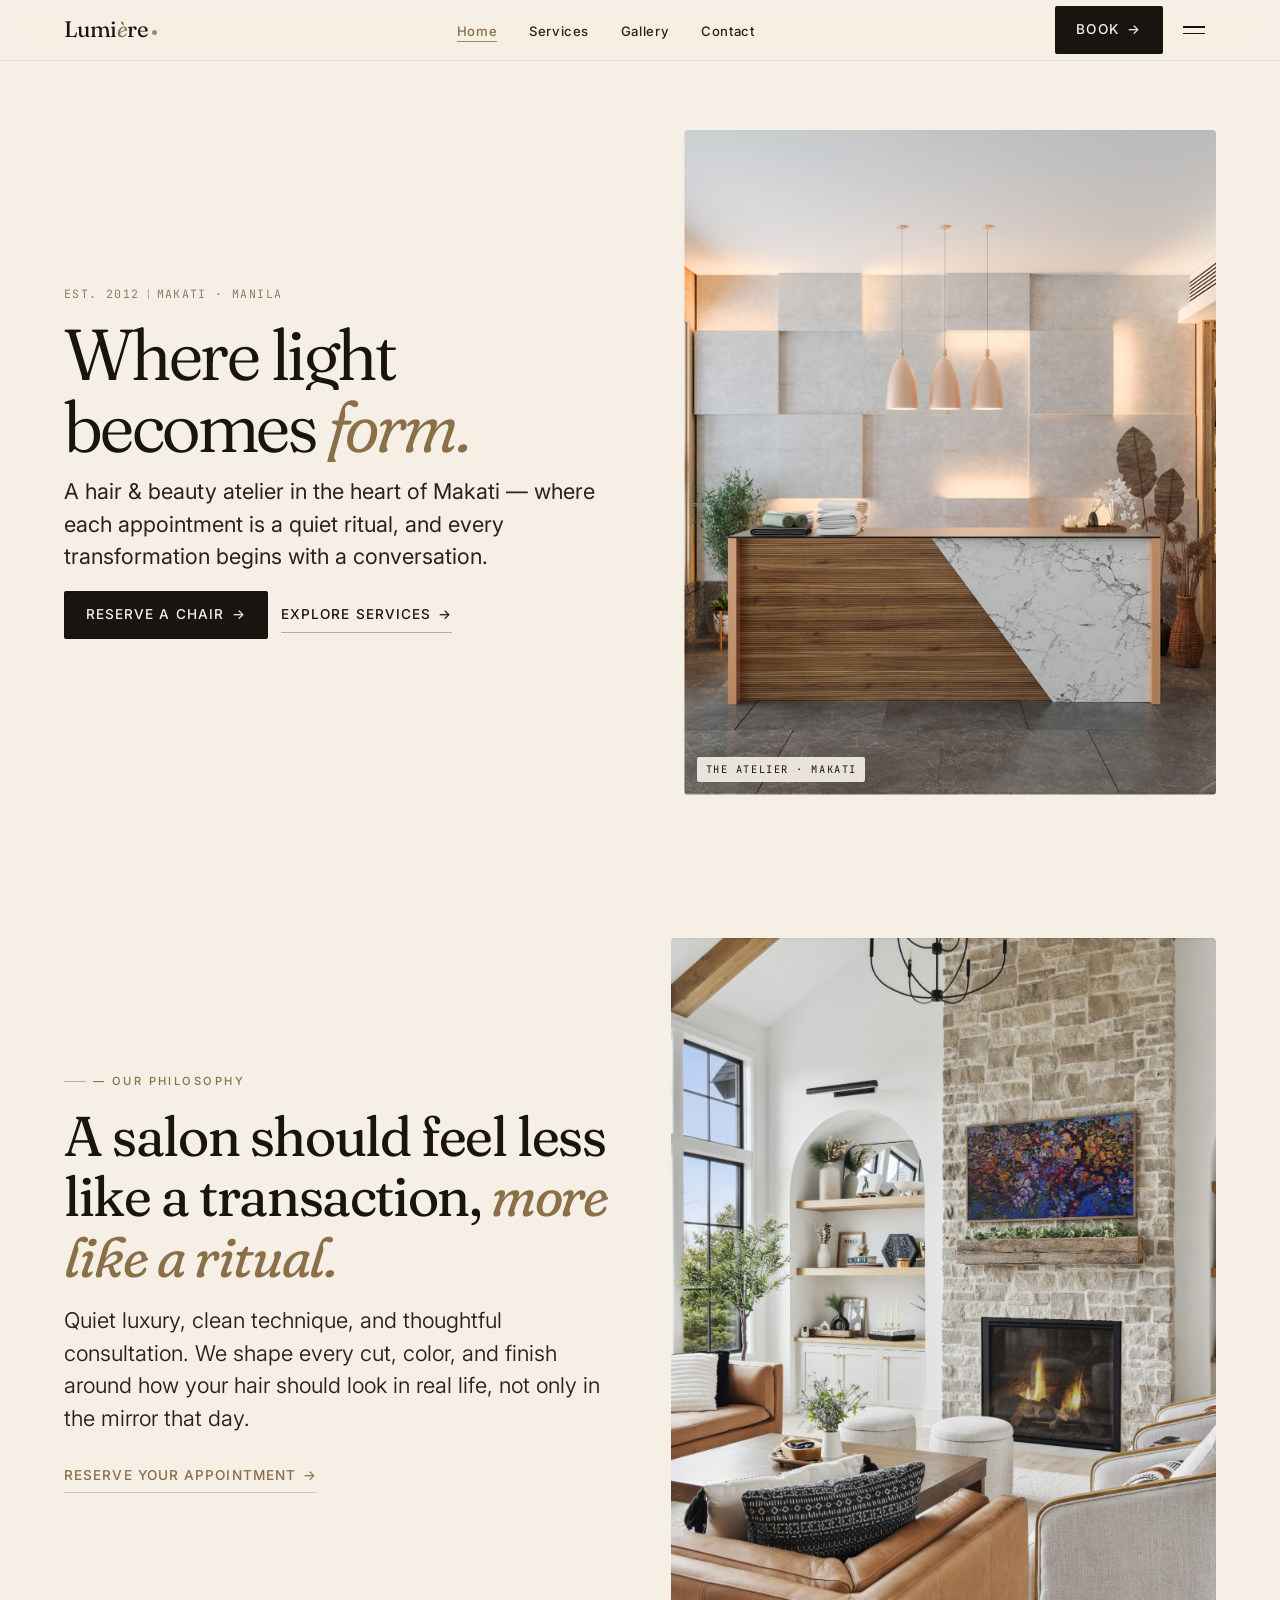
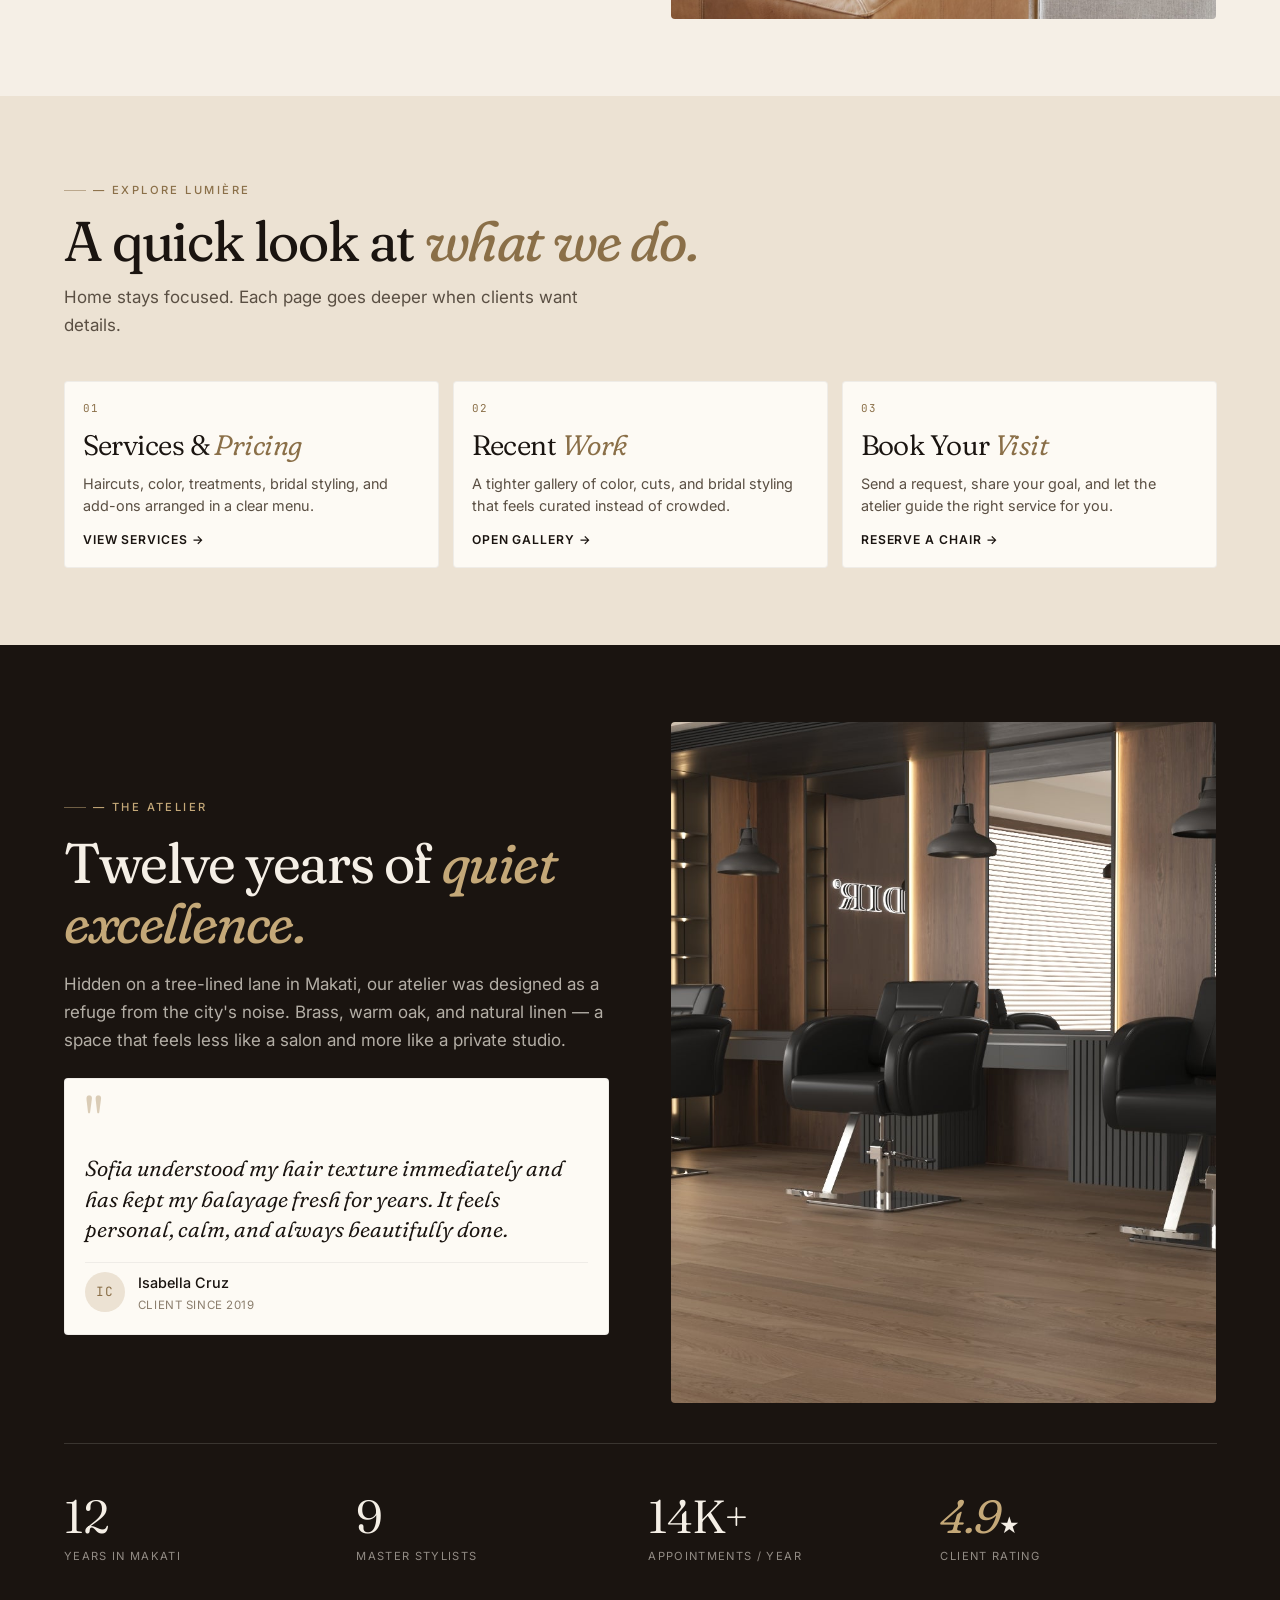
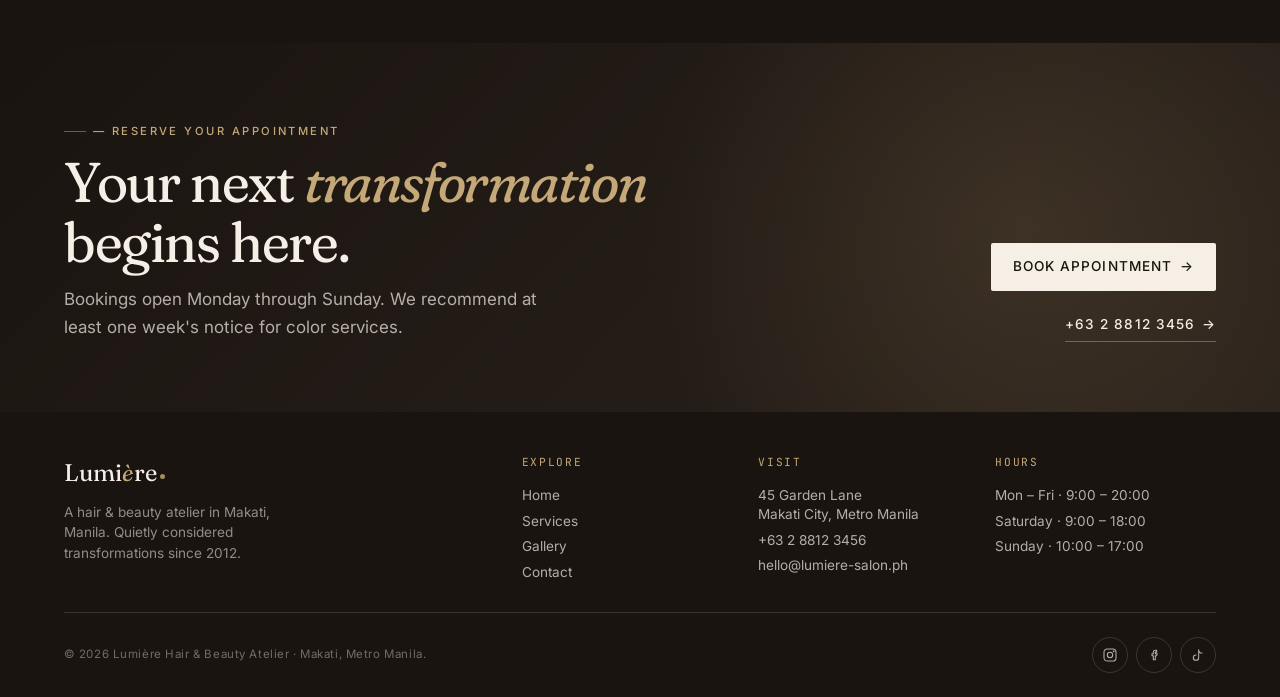
==== commit a64d47e0: "version 3 finalized" ====
--- a/index.html
+++ b/index.html
@@ -102,7 +102,7 @@
           </div>
         </div>
 
-        <div class="hero__media reveal-clip">
+        <div class="hero__media reveal-clip is-in">
           <img
             src="images/atelier/salon-interior-01.jpg"
             alt="The Lumière atelier — warm wood, brass detailing, and styling stations bathed in soft light"
@@ -115,22 +115,6 @@
       </div>
     </section>
 
-    <!-- ===================== MARQUEE ===================== -->
-    <div class="marquee" aria-hidden="true">
-      <div class="marquee__track">
-        <span class="marquee__item">Precision Cuts</span><span class="marquee__dot"></span>
-        <span class="marquee__item">Hand-painted Balayage</span><span class="marquee__dot"></span>
-        <span class="marquee__item">Bond Repair</span><span class="marquee__dot"></span>
-        <span class="marquee__item">Bridal Styling</span><span class="marquee__dot"></span>
-        <span class="marquee__item">Lived-in Color</span><span class="marquee__dot"></span>
-        <span class="marquee__item">Precision Cuts</span><span class="marquee__dot"></span>
-        <span class="marquee__item">Hand-painted Balayage</span><span class="marquee__dot"></span>
-        <span class="marquee__item">Bond Repair</span><span class="marquee__dot"></span>
-        <span class="marquee__item">Bridal Styling</span><span class="marquee__dot"></span>
-        <span class="marquee__item">Lived-in Color</span><span class="marquee__dot"></span>
-      </div>
-    </div>
-
     <!-- ===================== PHILOSOPHY ===================== -->
     <section class="section">
       <div class="container">
@@ -145,14 +129,9 @@
               <span class="serif-italic">more like a ritual.</span>
             </h2>
             <p class="lead mt-2 reveal reveal--delay-2">
-              Lumière opened in 2012 with a single belief — that great hair
-              is not an accident, and that the path to it should feel as
-              considered as the result.
-            </p>
-            <p class="mt-2 reveal reveal--delay-2">
-              Our team of nine stylists brings together specialties honed in
-              London, Tokyo and New York. We listen first, and we never reach
-              for the shears until we understand the life your hair has to live.
+              Quiet luxury, clean technique, and thoughtful consultation. We
+              shape every cut, color, and finish around how your hair should
+              look in real life, not only in the mirror that day.
             </p>
             <a href="contact.html" class="link-text link-text--gold mt-3 reveal reveal--delay-3">
               <span>Reserve Your Appointment</span>
@@ -163,123 +142,46 @@
       </div>
     </section>
 
-    <!-- ===================== SIGNATURE SERVICES ===================== -->
+    <!-- ===================== QUICK PREVIEW ===================== -->
     <section class="section section--cream-deep">
       <div class="container">
         <div class="section-head">
-          <span class="eyebrow reveal">— Signature Services</span>
+          <span class="eyebrow reveal">— Explore Lumière</span>
           <h2 class="section-head__title mt-2 reveal reveal--delay-1">
-            Crafted for the way
-            <em>you live.</em>
+            A quick look at
+            <em>what we do.</em>
           </h2>
-        </div>
-
-        <div class="services-list reveal">
-          <a href="services.html" class="service-row">
-            <span class="service-row__num">01</span>
-            <h3 class="service-row__name">Cut &amp; <em>Style</em></h3>
-            <p class="service-row__desc">
-              Precision cuts, effortless layers, and styling tailored to your hair's natural movement.
-            </p>
-            <div class="service-row__price">
-              <span class="from">From</span>
-              ₱850
-            </div>
-            <span class="service-row__arrow" aria-hidden="true">
-              <svg viewBox="0 0 14 14" fill="none" stroke="currentColor" stroke-width="1.4">
-                <path d="M1 13 L13 1 M5 1 H13 V9" />
-              </svg>
-            </span>
-          </a>
-
-          <a href="services.html" class="service-row">
-            <span class="service-row__num">02</span>
-            <h3 class="service-row__name">Color &amp; <em>Balayage</em></h3>
-            <p class="service-row__desc">
-              Hand-painted highlights and full transformations using ammonia-free color.
-            </p>
-            <div class="service-row__price">
-              <span class="from">From</span>
-              ₱2,500
-            </div>
-            <span class="service-row__arrow" aria-hidden="true">
-              <svg viewBox="0 0 14 14" fill="none" stroke="currentColor" stroke-width="1.4">
-                <path d="M1 13 L13 1 M5 1 H13 V9" />
-              </svg>
-            </span>
-          </a>
-
-          <a href="services.html" class="service-row">
-            <span class="service-row__num">03</span>
-            <h3 class="service-row__name">Treatment &amp; <em>Repair</em></h3>
-            <p class="service-row__desc">
-              Bond-building repair and keratin smoothing that restores luminous, healthy hair.
-            </p>
-            <div class="service-row__price">
-              <span class="from">From</span>
-              ₱1,200
-            </div>
-            <span class="service-row__arrow" aria-hidden="true">
-              <svg viewBox="0 0 14 14" fill="none" stroke="currentColor" stroke-width="1.4">
-                <path d="M1 13 L13 1 M5 1 H13 V9" />
-              </svg>
-            </span>
-          </a>
-
-          <a href="services.html" class="service-row">
-            <span class="service-row__num">04</span>
-            <h3 class="service-row__name">Bridal <em>Styling</em></h3>
-            <p class="service-row__desc">
-              Complete bridal hair &amp; makeup packages with trials. On-location or in-atelier.
-            </p>
-            <div class="service-row__price">
-              <span class="from">From</span>
-              ₱8,500
-            </div>
-            <span class="service-row__arrow" aria-hidden="true">
-              <svg viewBox="0 0 14 14" fill="none" stroke="currentColor" stroke-width="1.4">
-                <path d="M1 13 L13 1 M5 1 H13 V9" />
-              </svg>
-            </span>
-          </a>
-        </div>
-
-        <div class="text-center mt-4 reveal">
-          <a href="services.html" class="link-text">
-            <span>View Full Menu &amp; Pricing</span>
-            <span class="arrow" aria-hidden="true">→</span>
-          </a>
-        </div>
-      </div>
-    </section>
-
-    <!-- ===================== FEATURED WORK ===================== -->
-    <section class="section">
-      <div class="container">
-        <div class="section-head">
-          <span class="eyebrow reveal">— Selected Work</span>
-          <h2 class="section-head__title mt-2 reveal reveal--delay-1">
-            The work
-            <em>we love.</em>
-          </h2>
-        </div>
-
-        <div class="collage reveal">
-          <a href="gallery.html" class="collage__item collage__item--1 reveal-img">
-            <img src="images/gallery/portrait-4.jpg" alt="Editorial portrait of a woman with glossy, healthy brunette hair" loading="lazy" />
-          </a>
-          <a href="gallery.html" class="collage__item collage__item--2 reveal-img">
-            <img src="images/services/color-04.jpg" alt="Hand-painted balayage color application" loading="lazy" />
-          </a>
-          <a href="gallery.html" class="collage__item collage__item--3 reveal-img">
-            <img src="images/services/bridal-02.jpg" alt="Romantic bridal updo with soft makeup" loading="lazy" />
-          </a>
-        </div>
-
-        <div class="text-center mt-4 reveal">
-          <a href="gallery.html" class="link-text">
-            <span>Open Full Gallery</span>
-            <span class="arrow" aria-hidden="true">→</span>
+          <p class="section-head__lede reveal reveal--delay-2">
+            Home stays focused. Each page goes deeper when clients want details.
+          </p>
+        </div>
+
+        <div class="preview-grid">
+          <a href="services.html" class="preview-card reveal">
+            <span class="preview-card__num">01</span>
+            <h3 class="preview-card__title">Services &amp; <em>Pricing</em></h3>
+            <p class="preview-card__text">
+              Haircuts, color, treatments, bridal styling, and add-ons arranged in a clear menu.
+            </p>
+            <span class="preview-card__link">View Services →</span>
+          </a>
+
+          <a href="gallery.html" class="preview-card reveal reveal--delay-1">
+            <span class="preview-card__num">02</span>
+            <h3 class="preview-card__title">Recent <em>Work</em></h3>
+            <p class="preview-card__text">
+              A tighter gallery of color, cuts, and bridal styling that feels curated instead of crowded.
+            </p>
+            <span class="preview-card__link">Open Gallery →</span>
+          </a>
+
+          <a href="contact.html" class="preview-card reveal reveal--delay-2">
+            <span class="preview-card__num">03</span>
+            <h3 class="preview-card__title">Book Your <em>Visit</em></h3>
+            <p class="preview-card__text">
+              Send a request, share your goal, and let the atelier guide the right service for you.
+            </p>
+            <span class="preview-card__link">Reserve a Chair →</span>
           </a>
         </div>
       </div>
@@ -301,6 +203,21 @@
               linen — a space that feels less like a salon and more like a
               private studio.
             </p>
+            <figure class="testimonial mt-3 reveal reveal--delay-3">
+              <span class="testimonial__quote-mark" aria-hidden="true">"</span>
+              <blockquote class="testimonial__text">
+                Sofia understood my hair texture immediately and has kept my
+                balayage fresh for years. It feels personal, calm, and always
+                beautifully done.
+              </blockquote>
+              <figcaption class="testimonial__author">
+                <span class="testimonial__avatar">IC</span>
+                <span>
+                  <span class="testimonial__name">Isabella Cruz</span>
+                  <span class="testimonial__role">Client since 2019</span>
+                </span>
+              </figcaption>
+            </figure>
           </div>
           <div class="split__media reveal-img">
             <img src="images/atelier/salon-dark-01.jpg" alt="Detail of the Lumière atelier interior" loading="lazy" />
@@ -325,36 +242,6 @@
             <div class="stat__label">Client Rating</div>
           </div>
         </div>
-      </div>
-    </section>
-
-    <!-- ===================== TESTIMONIAL ===================== -->
-    <section class="section">
-      <div class="container container-narrow">
-        <div class="section-head text-center">
-          <span class="eyebrow no-line reveal">— Kind Words</span>
-          <h2 class="section-head__title mt-2 reveal reveal--delay-1">
-            What our
-            <em>clients say.</em>
-          </h2>
-        </div>
-
-        <figure class="testimonial reveal">
-          <span class="testimonial__quote-mark" aria-hidden="true">"</span>
-          <blockquote class="testimonial__text">
-            Six years now. Sofia understood my hair texture immediately and
-            has kept my balayage looking fresh through every season. It
-            never feels like a salon — it feels like visiting friends who
-            happen to be brilliant at their craft.
-          </blockquote>
-          <figcaption class="testimonial__author">
-            <span class="testimonial__avatar">IC</span>
-            <span>
-              <span class="testimonial__name">Isabella Cruz</span>
-              <span class="testimonial__role">Loyal client since 2019</span>
-            </span>
-          </figcaption>
-        </figure>
       </div>
     </section>
 
--- a/css/style.css
+++ b/css/style.css
@@ -21,6 +21,7 @@
   --gold-deep: #8a6f48;
   --gold-soft: #c4a878;
   --rose: #c89c8c;
+  --rose-deep: #a56456;
   --white: #fdfaf4;
   --line: rgba(26, 20, 16, 0.12);
   --line-soft: rgba(26, 20, 16, 0.06);
@@ -45,8 +46,8 @@
   --container: 1200px;
   --container-narrow: 720px;
   --gutter: clamp(1.15rem, 1rem + 0.6vw, 2.5rem);
-  --section-y: clamp(3.5rem, 3rem + 3vw, 7rem);
-  --section-y-sm: clamp(2.5rem, 2.2rem + 1.5vw, 4rem);
+  --section-y: clamp(3rem, 2.4rem + 3vw, 6rem);
+  --section-y-sm: clamp(2rem, 1.7rem + 1.6vw, 3.5rem);
 
   /* Motion */
   --ease-out: cubic-bezier(0.22, 1, 0.36, 1);
@@ -524,8 +525,8 @@
   background: rgba(26, 20, 16, 0.96);
   backdrop-filter: blur(10px);
   -webkit-backdrop-filter: blur(10px);
-  padding: 0.5rem env(safe-area-inset-right, 0px) 0.5rem env(safe-area-inset-left, 0px);
-  padding-bottom: calc(0.5rem + var(--safe-bottom));
+  padding: 0.35rem env(safe-area-inset-right, 0px) 0.35rem env(safe-area-inset-left, 0px);
+  padding-bottom: calc(0.35rem + var(--safe-bottom));
   border-top: 1px solid rgba(168, 137, 92, 0.2);
 }
 .mobile-bottom-nav__item {
@@ -533,16 +534,16 @@
   flex-direction: column;
   align-items: center;
   gap: 2px;
-  padding: 0.4rem 0.8rem;
+  padding: 0.35rem 0.7rem;
   color: rgba(245, 239, 230, 0.6);
-  font-size: 0.65rem;
+  font-size: 0.62rem;
   letter-spacing: 0.05em;
   text-transform: uppercase;
   transition: color var(--dur-fast) var(--ease-out);
   -webkit-tap-highlight-color: transparent;
 }
 .mobile-bottom-nav__item svg {
-  width: 20px; height: 20px;
+  width: 18px; height: 18px;
   stroke: currentColor;
   fill: none;
   stroke-width: 1.5;
@@ -554,7 +555,7 @@
   background: var(--gold);
   color: var(--ink);
   border-radius: 100px;
-  padding: 0.55rem 1.1rem;
+  padding: 0.5rem 1rem;
   font-weight: 500;
   flex-direction: row;
   gap: 0.4em;
@@ -565,7 +566,7 @@
 }
 
 /* Body padding to offset bottom nav on mobile */
-body { padding-bottom: calc(60px + var(--safe-bottom)); }
+body { padding-bottom: calc(56px + var(--safe-bottom)); }
 @media (min-width: 880px) {
   body { padding-bottom: 0; }
 }
@@ -574,9 +575,12 @@
    7. Hero
    -------------------------------------------------------------------------- */
 .hero {
-  padding-top: calc(60px + var(--safe-top) + clamp(2rem, 1rem + 4vw, 4rem));
+  padding-top: calc(60px + var(--safe-top) + clamp(1.5rem, 0.8rem + 3vw, 3.5rem));
   padding-bottom: var(--section-y-sm);
   position: relative;
+}
+body:not(.page-home) .hero {
+  padding-bottom: clamp(1.2rem, 1rem + 1vw, 2rem);
 }
 .hero__inner {
   display: grid;
@@ -585,9 +589,9 @@
 @media (min-width: 900px) {
   .hero__inner {
     grid-template-columns: 1.05fr 1fr;
-    align-items: end;
+    align-items: center;
     gap: clamp(2rem, 1.5rem + 3vw, 4rem);
-    min-height: calc(100vh - 60px);
+    min-height: clamp(580px, 78vh, 820px);
   }
 }
 
@@ -601,7 +605,7 @@
   letter-spacing: 0.12em;
   text-transform: uppercase;
   color: var(--stone);
-  margin-bottom: 1.2rem;
+  margin-bottom: 0.9rem;
 }
 .hero__meta .pipe {
   width: 1px; height: 10px;
@@ -609,7 +613,7 @@
 }
 
 .hero__title {
-  margin-bottom: 1rem;
+  margin-bottom: 0.8rem;
 }
 .hero__title .row {
   display: block;
@@ -622,9 +626,9 @@
 
 .hero__lede {
   max-width: 38ch;
-  margin-bottom: 1.5rem;
+  margin-bottom: 1.15rem;
   font-size: var(--step-1);
-  line-height: 1.55;
+  line-height: 1.5;
   color: var(--ink-soft);
 }
 
@@ -632,7 +636,7 @@
   display: flex;
   flex-wrap: wrap;
   align-items: center;
-  gap: 1rem;
+  gap: 0.8rem;
 }
 
 .hero__media {
@@ -672,7 +676,7 @@
 .marquee {
   background: var(--ink);
   color: var(--cream);
-  padding: 0.9rem 0;
+  padding: 0.75rem 0;
   overflow: hidden;
   white-space: nowrap;
 }
@@ -718,7 +722,7 @@
   grid-template-columns: auto 1fr auto;
   align-items: center;
   gap: 1rem;
-  padding: 1.4rem 0;
+  padding: 1.1rem 0;
   border-bottom: 1px solid var(--line);
   position: relative;
   transition: padding-left var(--dur) var(--ease-out);
@@ -835,7 +839,7 @@
 }
 .service-card:active .service-card__media img { transform: scale(1.04); }
 .service-card__body {
-  padding: 1.25rem;
+  padding: 1rem;
   display: flex;
   flex-direction: column;
   gap: 0.6rem;
@@ -861,7 +865,7 @@
   white-space: nowrap;
 }
 .service-card__desc {
-  font-size: 0.9rem;
+  font-size: 0.88rem;
   color: var(--ink-mute);
   line-height: 1.55;
   flex: 1;
@@ -886,12 +890,147 @@
   color: var(--gold);
 }
 
+.preview-grid {
+  display: grid;
+  gap: 0.9rem;
+  grid-template-columns: 1fr;
+}
+@media (min-width: 768px) {
+  .preview-grid {
+    grid-template-columns: repeat(3, 1fr);
+  }
+}
+.preview-card {
+  display: flex;
+  flex-direction: column;
+  gap: 0.8rem;
+  min-height: 100%;
+  padding: 1.1rem;
+  background: var(--white);
+  border: 1px solid var(--line-soft);
+  border-radius: 4px;
+  transition: transform var(--dur) var(--ease-out),
+              box-shadow var(--dur) var(--ease-out),
+              border-color var(--dur-fast) var(--ease-out);
+}
+.preview-card:active {
+  transform: translateY(-2px);
+  border-color: var(--line);
+  box-shadow: 0 12px 32px -18px rgba(26, 20, 16, 0.22);
+}
+.preview-card__num {
+  font-family: var(--font-mono);
+  font-size: 0.68rem;
+  letter-spacing: 0.14em;
+  color: var(--gold-deep);
+}
+.preview-card__title {
+  font-size: var(--step-2);
+  font-weight: 350;
+}
+.preview-card__title em {
+  color: var(--gold-deep);
+}
+.preview-card__text {
+  font-size: 0.9rem;
+  line-height: 1.55;
+  color: var(--ink-mute);
+  flex: 1;
+}
+.preview-card__link {
+  font-size: 0.76rem;
+  font-weight: 600;
+  letter-spacing: 0.08em;
+  text-transform: uppercase;
+  color: var(--ink);
+}
+
+.menu-board {
+  display: grid;
+  gap: 0.9rem;
+  grid-template-columns: 1fr;
+}
+@media (min-width: 768px) {
+  .menu-board {
+    grid-template-columns: repeat(2, 1fr);
+  }
+}
+.menu-panel {
+  padding: 1.1rem;
+  background: var(--white);
+  border: 1px solid var(--line-soft);
+  border-radius: 4px;
+}
+.menu-panel__top {
+  display: flex;
+  flex-direction: column;
+  gap: 0.45rem;
+  margin-bottom: 0.9rem;
+}
+.menu-panel__eyebrow {
+  font-family: var(--font-mono);
+  font-size: 0.68rem;
+  letter-spacing: 0.14em;
+  color: var(--gold-deep);
+}
+.menu-panel__title {
+  font-size: var(--step-2);
+  font-weight: 350;
+}
+.menu-panel__list {
+  display: flex;
+  flex-direction: column;
+  gap: 0.75rem;
+}
+.menu-panel__list li {
+  display: flex;
+  align-items: baseline;
+  justify-content: space-between;
+  gap: 1rem;
+  padding-top: 0.75rem;
+  border-top: 1px solid var(--line-soft);
+}
+.menu-panel__list li:first-child {
+  padding-top: 0;
+  border-top: 0;
+}
+.menu-panel__list span {
+  color: var(--ink-mute);
+  font-size: 0.92rem;
+  line-height: 1.45;
+}
+.menu-panel__list strong {
+  font-family: var(--font-display);
+  font-size: 1rem;
+  font-weight: 400;
+  color: var(--ink);
+  white-space: nowrap;
+}
+.menu-extras {
+  display: flex;
+  flex-direction: column;
+  gap: 0.8rem;
+  margin-top: 1.25rem;
+}
+.menu-extras__label {
+  font-family: var(--font-mono);
+  font-size: 0.7rem;
+  letter-spacing: 0.14em;
+  text-transform: uppercase;
+  color: var(--stone);
+}
+.menu-extras__items {
+  display: flex;
+  flex-wrap: wrap;
+  gap: 0.55rem;
+}
+
 /* --------------------------------------------------------------------------
    10. Gallery / Collage
    -------------------------------------------------------------------------- */
 .collage {
   display: grid;
-  grid-template-columns: repeat(2, 1fr);
+  grid-template-columns: 1.3fr 1fr;
   gap: 0.6rem;
 }
 @media (min-width: 768px) {
@@ -925,13 +1064,13 @@
 .gallery-grid {
   display: grid;
   grid-template-columns: repeat(2, 1fr);
-  gap: 0.5rem;
+  gap: 0.45rem;
 }
 @media (min-width: 640px) {
-  .gallery-grid { grid-template-columns: repeat(3, 1fr); gap: 0.8rem; }
+  .gallery-grid { grid-template-columns: repeat(3, 1fr); gap: 0.75rem; }
 }
 @media (min-width: 1024px) {
-  .gallery-grid { grid-template-columns: repeat(4, 1fr); gap: 1rem; }
+  .gallery-grid { grid-template-columns: repeat(4, 1fr); gap: 0.9rem; }
 }
 .gallery-item {
   position: relative;
@@ -958,12 +1097,16 @@
   font-size: 0.7rem;
   letter-spacing: 0.08em;
   text-transform: uppercase;
-  opacity: 0;
-  transform: translateY(8px);
+  opacity: 1;
+  transform: translateY(0);
   transition: opacity var(--dur) var(--ease-out),
               transform var(--dur) var(--ease-out);
 }
 @media (hover: hover) {
+  .gallery-item__caption {
+    opacity: 0;
+    transform: translateY(8px);
+  }
   .gallery-item:hover .gallery-item__caption {
     opacity: 1;
     transform: translateY(0);
@@ -1100,7 +1243,7 @@
   background: var(--white);
   border: 1px solid var(--line-soft);
   border-radius: 4px;
-  padding: 1.5rem;
+  padding: 1.25rem;
   display: flex;
   flex-direction: column;
   gap: 1rem;
@@ -1164,7 +1307,7 @@
 .cta-banner {
   background: linear-gradient(135deg, var(--ink) 0%, var(--ink-soft) 100%);
   color: var(--cream);
-  padding: var(--section-y) 0;
+  padding: clamp(2.5rem, 2rem + 3vw, 5rem) 0;
   position: relative;
   overflow: hidden;
 }
@@ -1212,13 +1355,13 @@
 .footer {
   background: var(--ink);
   color: var(--cream);
-  padding: var(--section-y-sm) 0 2rem;
+  padding: clamp(2rem, 1.8rem + 1vw, 3rem) 0 1.5rem;
 }
 .footer__top {
   display: grid;
   grid-template-columns: 1fr 1fr;
-  gap: 2rem 1rem;
-  padding-bottom: 2rem;
+  gap: 1.5rem 1rem;
+  padding-bottom: 1.5rem;
   border-bottom: 1px solid var(--line-light);
 }
 @media (min-width: 640px) {
@@ -1357,7 +1500,7 @@
   .info-cards { grid-template-columns: repeat(3, 1fr); }
 }
 .info-card {
-  padding: 1.25rem;
+  padding: 1rem;
   background: var(--white);
   border: 1px solid var(--line-soft);
   border-radius: 4px;
@@ -1410,7 +1553,7 @@
 }
 .process__step {
   position: relative;
-  padding: 1.25rem;
+  padding: 1rem;
   border: 1px solid var(--line-soft);
   border-radius: 4px;
   background: var(--white);
@@ -1453,7 +1596,7 @@
   justify-content: space-between;
   align-items: center;
   gap: 1rem;
-  padding: 1.2rem 0;
+  padding: 1rem 0;
   text-align: left;
   cursor: pointer;
   font-family: var(--font-display);
@@ -1496,8 +1639,8 @@
   transition: max-height var(--dur) var(--ease-out);
 }
 .faq__a-inner {
-  padding-bottom: 1.2rem;
-  font-size: 0.95rem;
+  padding-bottom: 1rem;
+  font-size: 0.92rem;
   color: var(--ink-mute);
   line-height: 1.65;
   max-width: 60ch;
@@ -1601,42 +1744,80 @@
   transform: translateX(-50%) translateY(0);
 }
 
-/* Sticky CTA — mobile only, above bottom nav */
-.sticky-cta {
-  position: fixed;
-  right: 1rem;
-  bottom: calc(70px + var(--safe-bottom) + 0.5rem);
-  z-index: var(--z-nav);
-  display: inline-flex;
-  align-items: center;
-  gap: 0.5em;
-  padding: 0.7em 1.2em;
-  background: var(--gold);
-  color: var(--ink);
-  font-size: 0.78rem;
-  font-weight: 600;
-  letter-spacing: 0.08em;
-  text-transform: uppercase;
-  border-radius: 100px;
-  box-shadow: 0 8px 24px rgba(168, 137, 92, 0.4);
-  transition: transform var(--dur-fast) var(--ease-out),
-              opacity var(--dur-fast) var(--ease-out);
-  -webkit-tap-highlight-color: transparent;
-}
-.sticky-cta:active { transform: scale(0.95); }
-.sticky-cta .dot {
-  width: 6px; height: 6px;
-  background: var(--ink);
-  border-radius: 50%;
-  animation: pulse 2s ease-in-out infinite;
-}
-@keyframes pulse {
-  0%, 100% { opacity: 0.4; transform: scale(1); }
-  50% { opacity: 1; transform: scale(1.2); }
-}
-@media (min-width: 880px) {
-  .sticky-cta { display: none; }
-}
-
-/* Hide sticky CTA on contact page (form is the CTA) */
-body.page-contact .sticky-cta { display: none; }
+.sticky-cta { display: none; }
+
+@media (max-width: 879px) {
+  .section-head {
+    margin-bottom: 1.35rem;
+  }
+
+  .section-head__lede,
+  .lead,
+  p {
+    max-width: 34ch;
+  }
+
+  .hero__inner {
+    gap: 1.25rem;
+  }
+
+  .hero__media {
+    aspect-ratio: 5 / 6;
+    max-height: 290px;
+  }
+
+  body:not(.page-home) .hero__title {
+    max-width: 10ch !important;
+  }
+
+  .mobile-panel__footer {
+    flex-direction: column;
+    gap: 0.35rem;
+  }
+
+  .service-row {
+    grid-template-columns: 1fr auto;
+    align-items: start;
+    gap: 0.85rem;
+  }
+
+  .service-row__num {
+    grid-column: 1 / -1;
+  }
+
+  .service-row__name {
+    font-size: var(--step-1);
+  }
+
+  .service-row__price {
+    font-size: var(--step-1);
+  }
+
+  .service-row__arrow {
+    display: none;
+  }
+
+  .service-card__head {
+    flex-direction: column;
+    align-items: flex-start;
+    gap: 0.35rem;
+  }
+
+  .process {
+    gap: 0.75rem;
+  }
+
+  .stats {
+    gap: 1rem 0.75rem;
+    padding-top: 1.5rem;
+  }
+
+  .stat__label,
+  .footer__copy {
+    letter-spacing: 0.08em;
+  }
+
+  .cta-banner__actions {
+    gap: 0.75rem;
+  }
+}
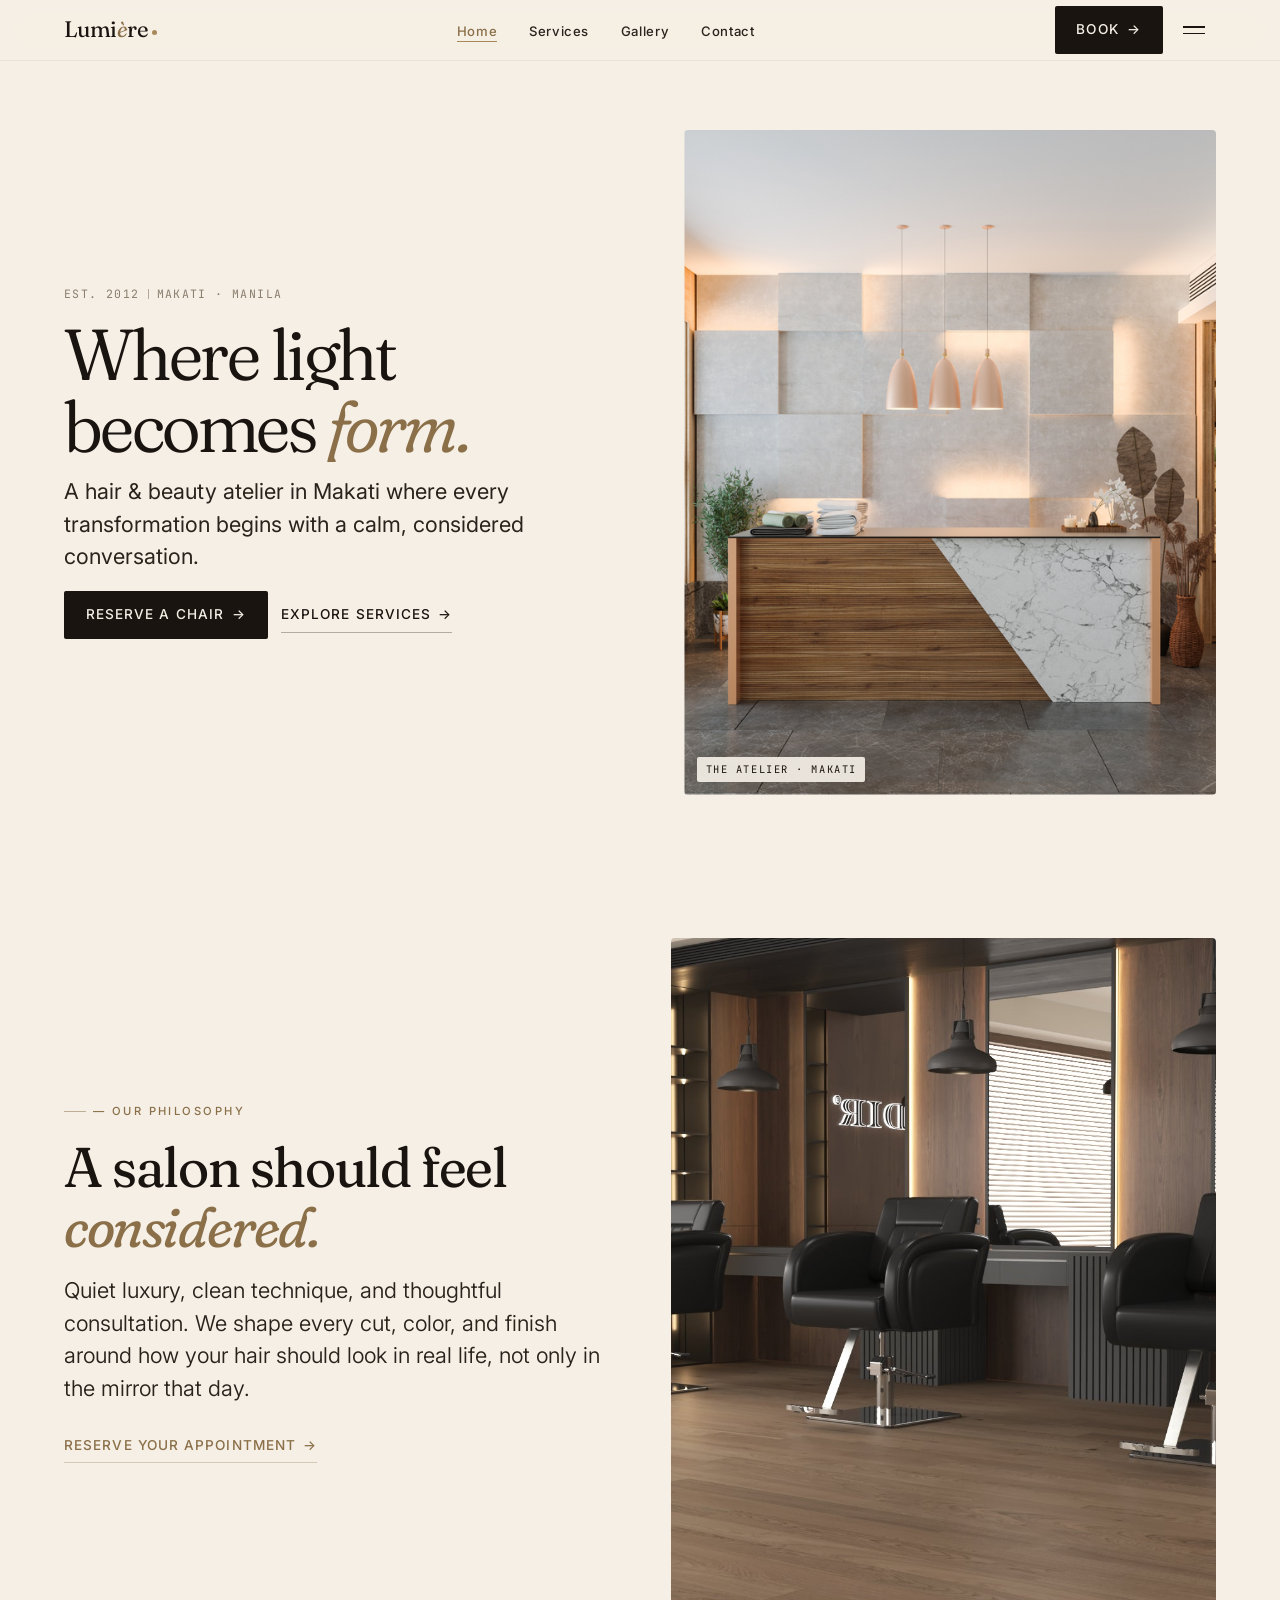
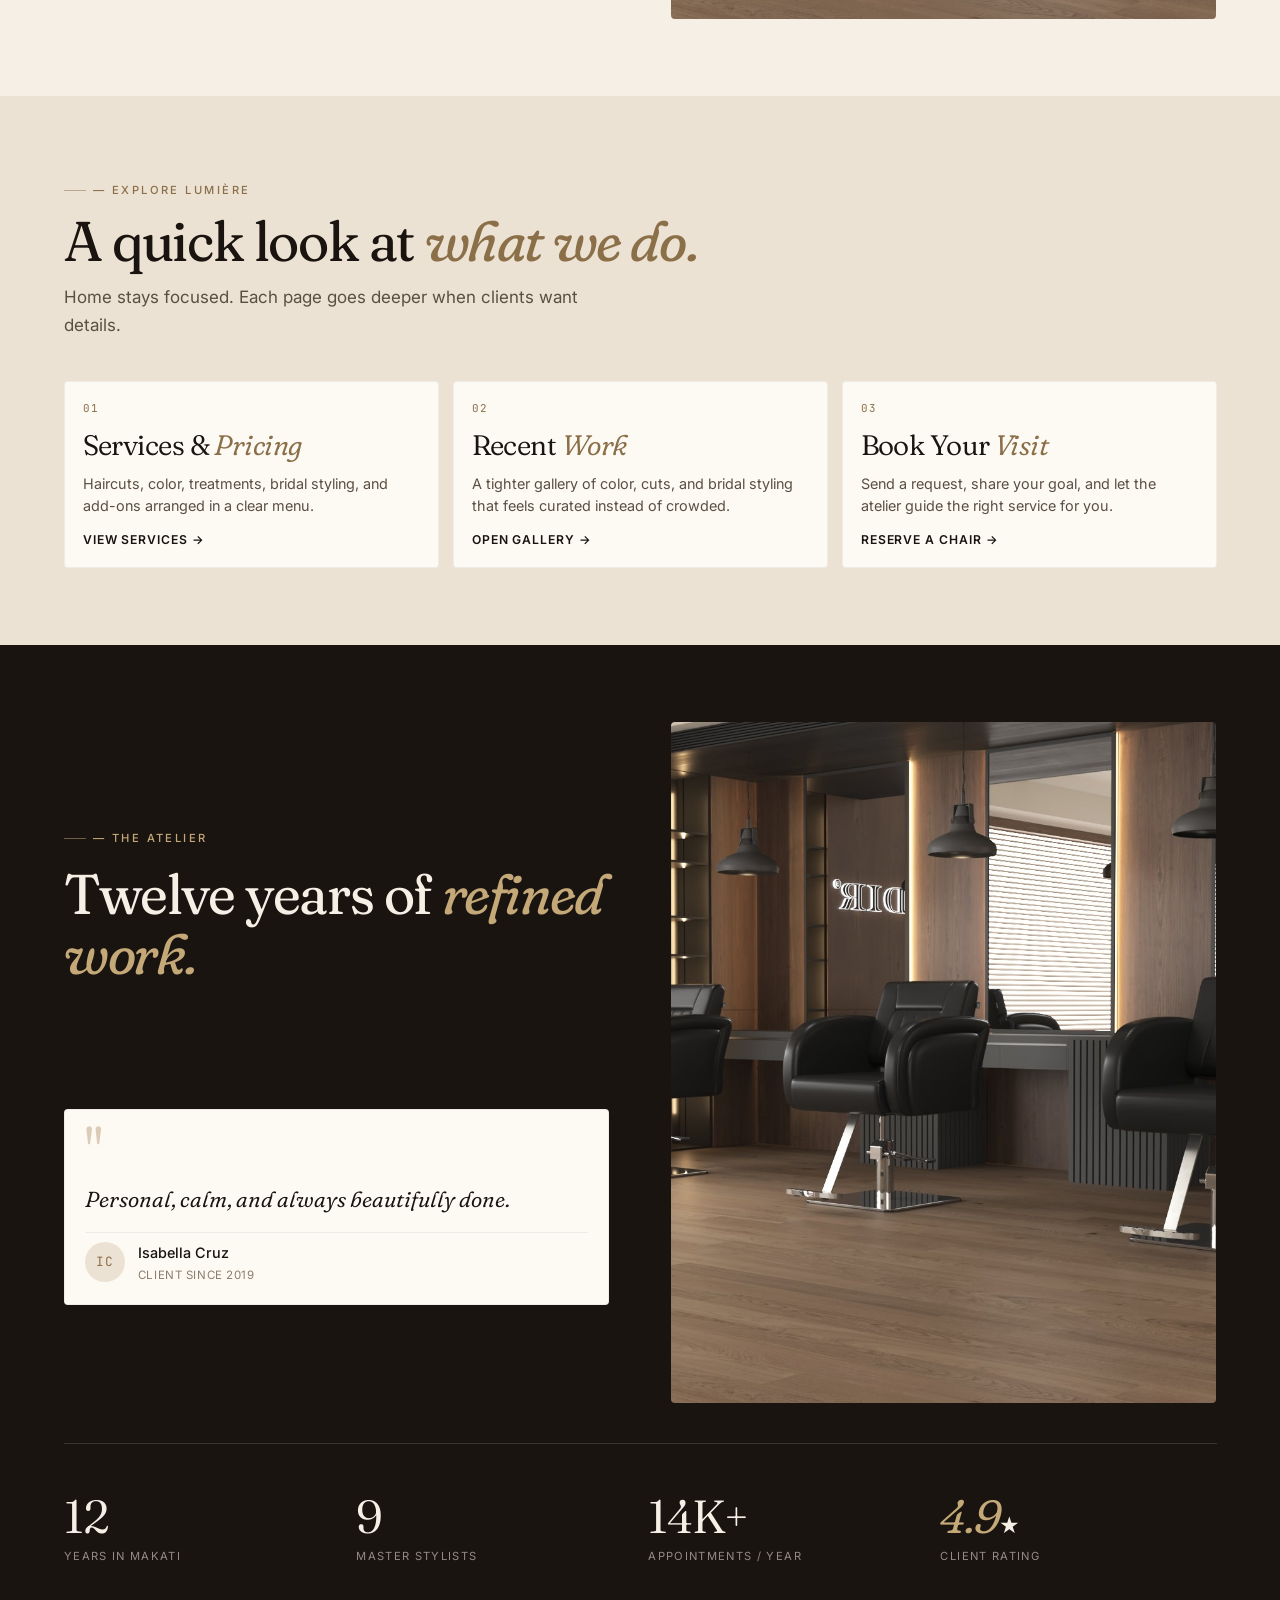
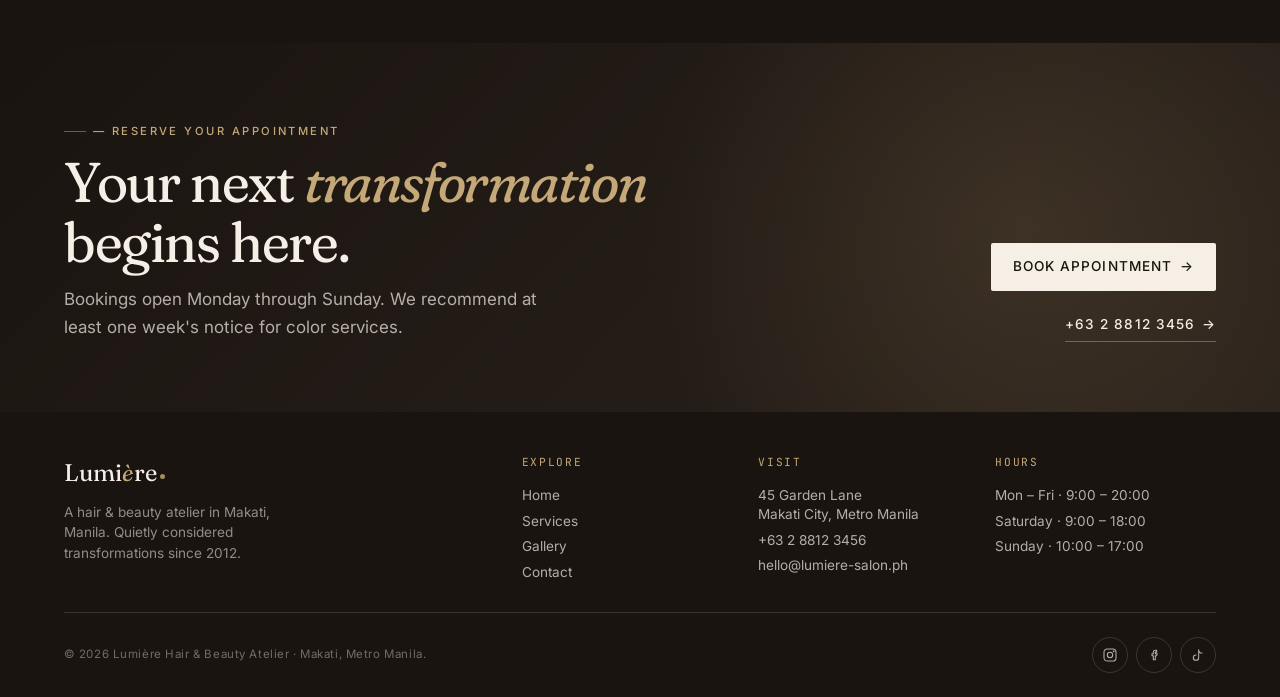
==== commit 83f34e9c: "fixing mobile view" ====
--- a/index.html
+++ b/index.html
@@ -85,9 +85,8 @@
           </h1>
 
           <p class="hero__lede reveal reveal--delay-2">
-            A hair &amp; beauty atelier in the heart of Makati — where each
-            appointment is a quiet ritual, and every transformation begins
-            with a conversation.
+            A hair &amp; beauty atelier in Makati where every transformation
+            begins with a calm, considered conversation.
           </p>
 
           <div class="hero__actions reveal reveal--delay-3">
@@ -120,13 +119,13 @@
       <div class="container">
         <div class="split split--reverse">
           <div class="split__media reveal-img">
-            <img src="images/atelier/salon-interior-02.jpg" alt="Detail of the Lumière atelier interior" loading="lazy" />
+            <img src="images/atelier/salon-dark-01.jpg" alt="Detail of the Lumière atelier interior" loading="lazy" />
           </div>
           <div class="split__content">
             <span class="eyebrow reveal">— Our Philosophy</span>
             <h2 class="mt-2 reveal reveal--delay-1">
-              A salon should feel less like a transaction,
-              <span class="serif-italic">more like a ritual.</span>
+              A salon should feel
+              <span class="serif-italic">considered.</span>
             </h2>
             <p class="lead mt-2 reveal reveal--delay-2">
               Quiet luxury, clean technique, and thoughtful consultation. We
@@ -195,7 +194,7 @@
             <span class="eyebrow reveal" style="color: var(--gold-soft);">— The Atelier</span>
             <h2 class="mt-2 reveal reveal--delay-1" style="color: var(--cream);">
               Twelve years of
-              <span class="serif-italic" style="color: var(--gold-soft);">quiet excellence.</span>
+              <span class="serif-italic" style="color: var(--gold-soft);">refined work.</span>
             </h2>
             <p class="mt-2 reveal reveal--delay-2">
               Hidden on a tree-lined lane in Makati, our atelier was designed
@@ -206,9 +205,7 @@
             <figure class="testimonial mt-3 reveal reveal--delay-3">
               <span class="testimonial__quote-mark" aria-hidden="true">"</span>
               <blockquote class="testimonial__text">
-                Sofia understood my hair texture immediately and has kept my
-                balayage fresh for years. It feels personal, calm, and always
-                beautifully done.
+                Personal, calm, and always beautifully done.
               </blockquote>
               <figcaption class="testimonial__author">
                 <span class="testimonial__avatar">IC</span>
--- a/css/style.css
+++ b/css/style.css
@@ -1747,6 +1747,10 @@
 .sticky-cta { display: none; }
 
 @media (max-width: 879px) {
+  .page-home .hero {
+    padding-bottom: 1.1rem;
+  }
+
   .section-head {
     margin-bottom: 1.35rem;
   }
@@ -1766,8 +1770,113 @@
     max-height: 290px;
   }
 
+  .page-home .hero__title {
+    font-size: clamp(2.7rem, 12vw, 4rem);
+    max-width: 8ch;
+  }
+
+  .page-home .hero__lede {
+    font-size: 1rem;
+    max-width: 24ch;
+  }
+
+  .page-home .hero__actions {
+    gap: 0.55rem;
+  }
+
+  .page-home .hero__media {
+    max-height: 220px;
+    border-radius: 8px;
+  }
+
+  .page-home .hero__tag {
+    left: 0.7rem;
+    bottom: 0.7rem;
+    font-size: 0.6rem;
+  }
+
   body:not(.page-home) .hero__title {
     max-width: 10ch !important;
+  }
+
+  .page-home .split {
+    gap: 1rem;
+  }
+
+  .page-home .split__media {
+    display: none;
+  }
+
+  .page-home .split__content h2 {
+    font-size: clamp(2rem, 10vw, 3.1rem);
+    line-height: 1.02;
+    max-width: 8ch;
+  }
+
+  .page-home .split__content .lead {
+    font-size: 0.98rem;
+    line-height: 1.55;
+    max-width: 26ch;
+  }
+
+  .page-home .preview-grid {
+    gap: 0.7rem;
+  }
+
+  .page-home .preview-card {
+    padding: 0.95rem;
+    gap: 0.55rem;
+  }
+
+  .page-home .preview-card__title {
+    font-size: 1.55rem;
+    line-height: 1.05;
+  }
+
+  .page-home .preview-card__text {
+    font-size: 0.86rem;
+    line-height: 1.5;
+  }
+
+  .page-home .section--dark {
+    padding-block: 2.4rem;
+  }
+
+  .page-home .section--dark .split__media {
+    display: block;
+    order: -1;
+  }
+
+  .page-home .section--dark .split__media img {
+    aspect-ratio: 16 / 10;
+  }
+
+  .page-home .section--dark .split__content h2 {
+    font-size: clamp(2.2rem, 11vw, 3.5rem);
+    max-width: 7ch;
+  }
+
+  .page-home .section--dark p {
+    font-size: 0.98rem;
+    line-height: 1.6;
+    max-width: 26ch;
+  }
+
+  .page-home .testimonial {
+    display: none;
+  }
+
+  .page-home .stats {
+    padding-top: 1.15rem;
+    margin-top: 1.35rem;
+  }
+
+  .page-home .stat__value {
+    font-size: clamp(1.8rem, 8vw, 2.4rem);
+  }
+
+  .page-home .cta-banner__title {
+    font-size: clamp(2rem, 10vw, 3rem);
   }
 
   .mobile-panel__footer {
